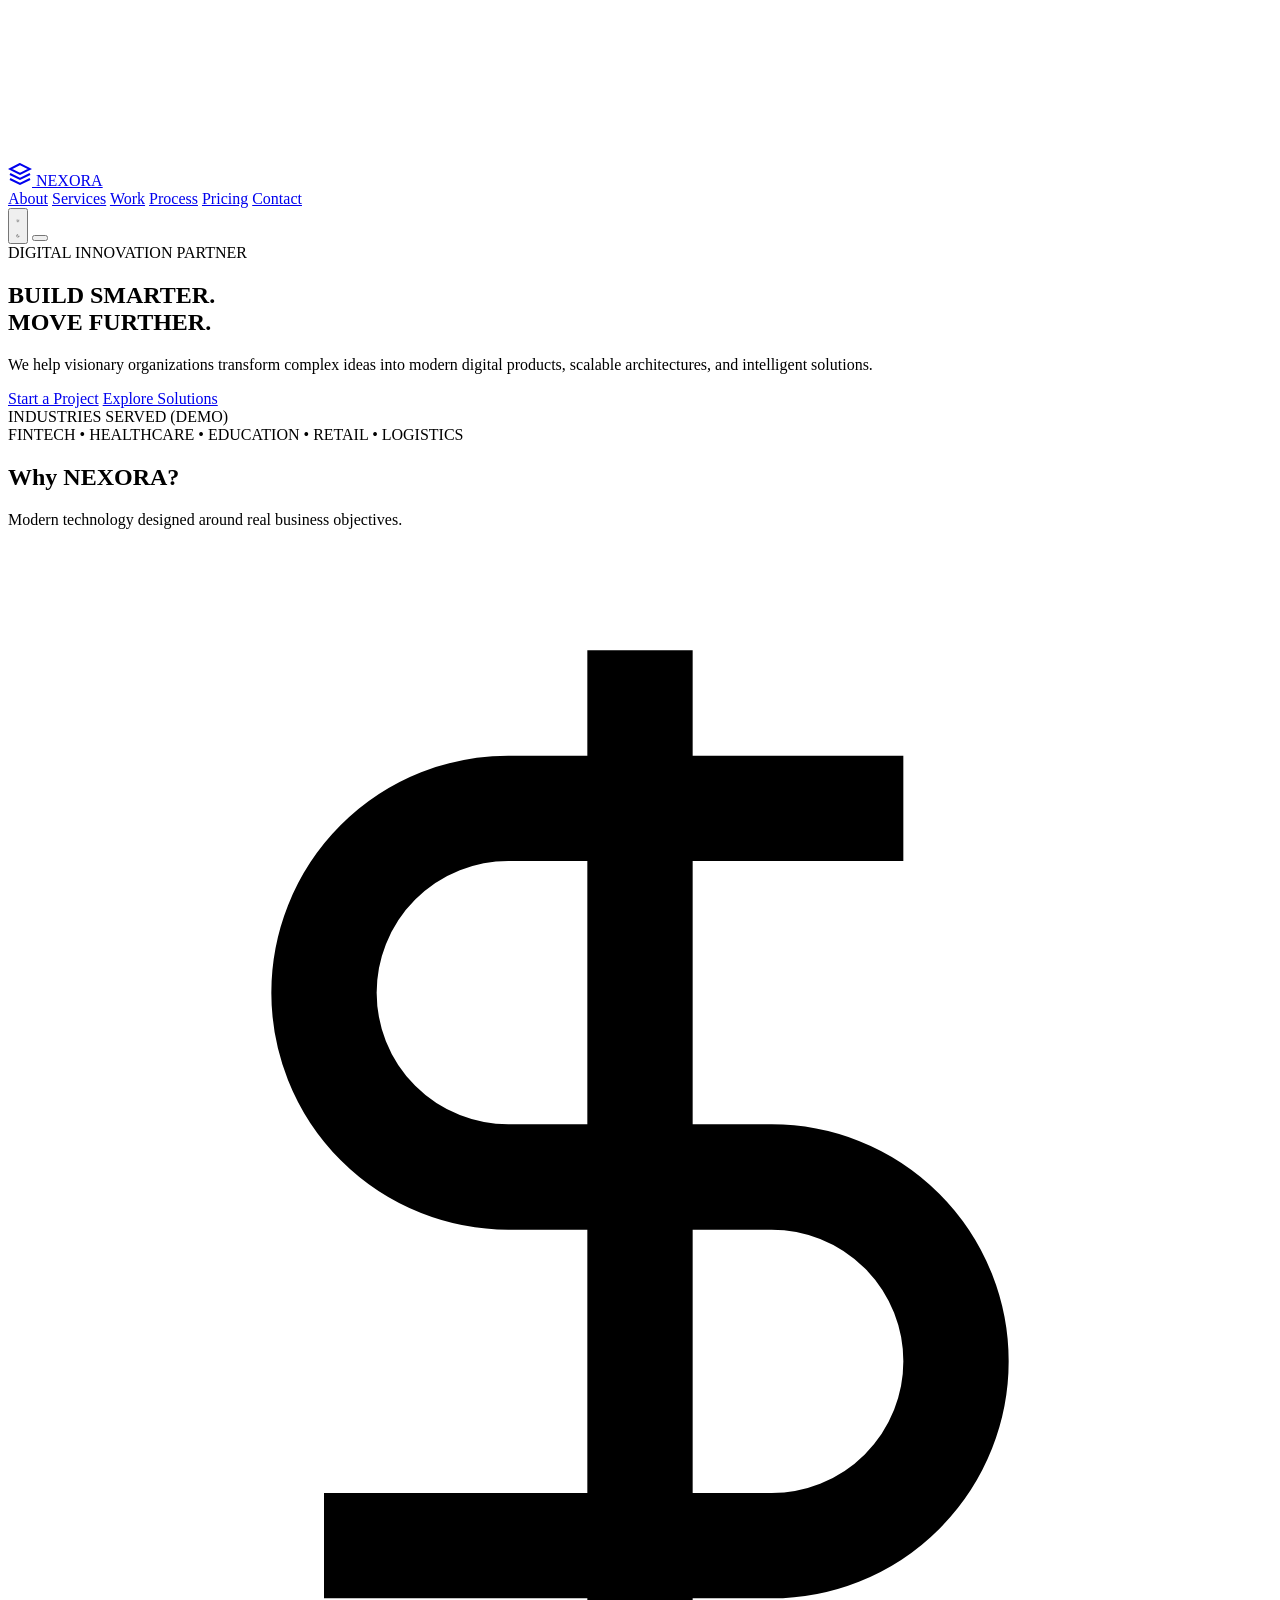
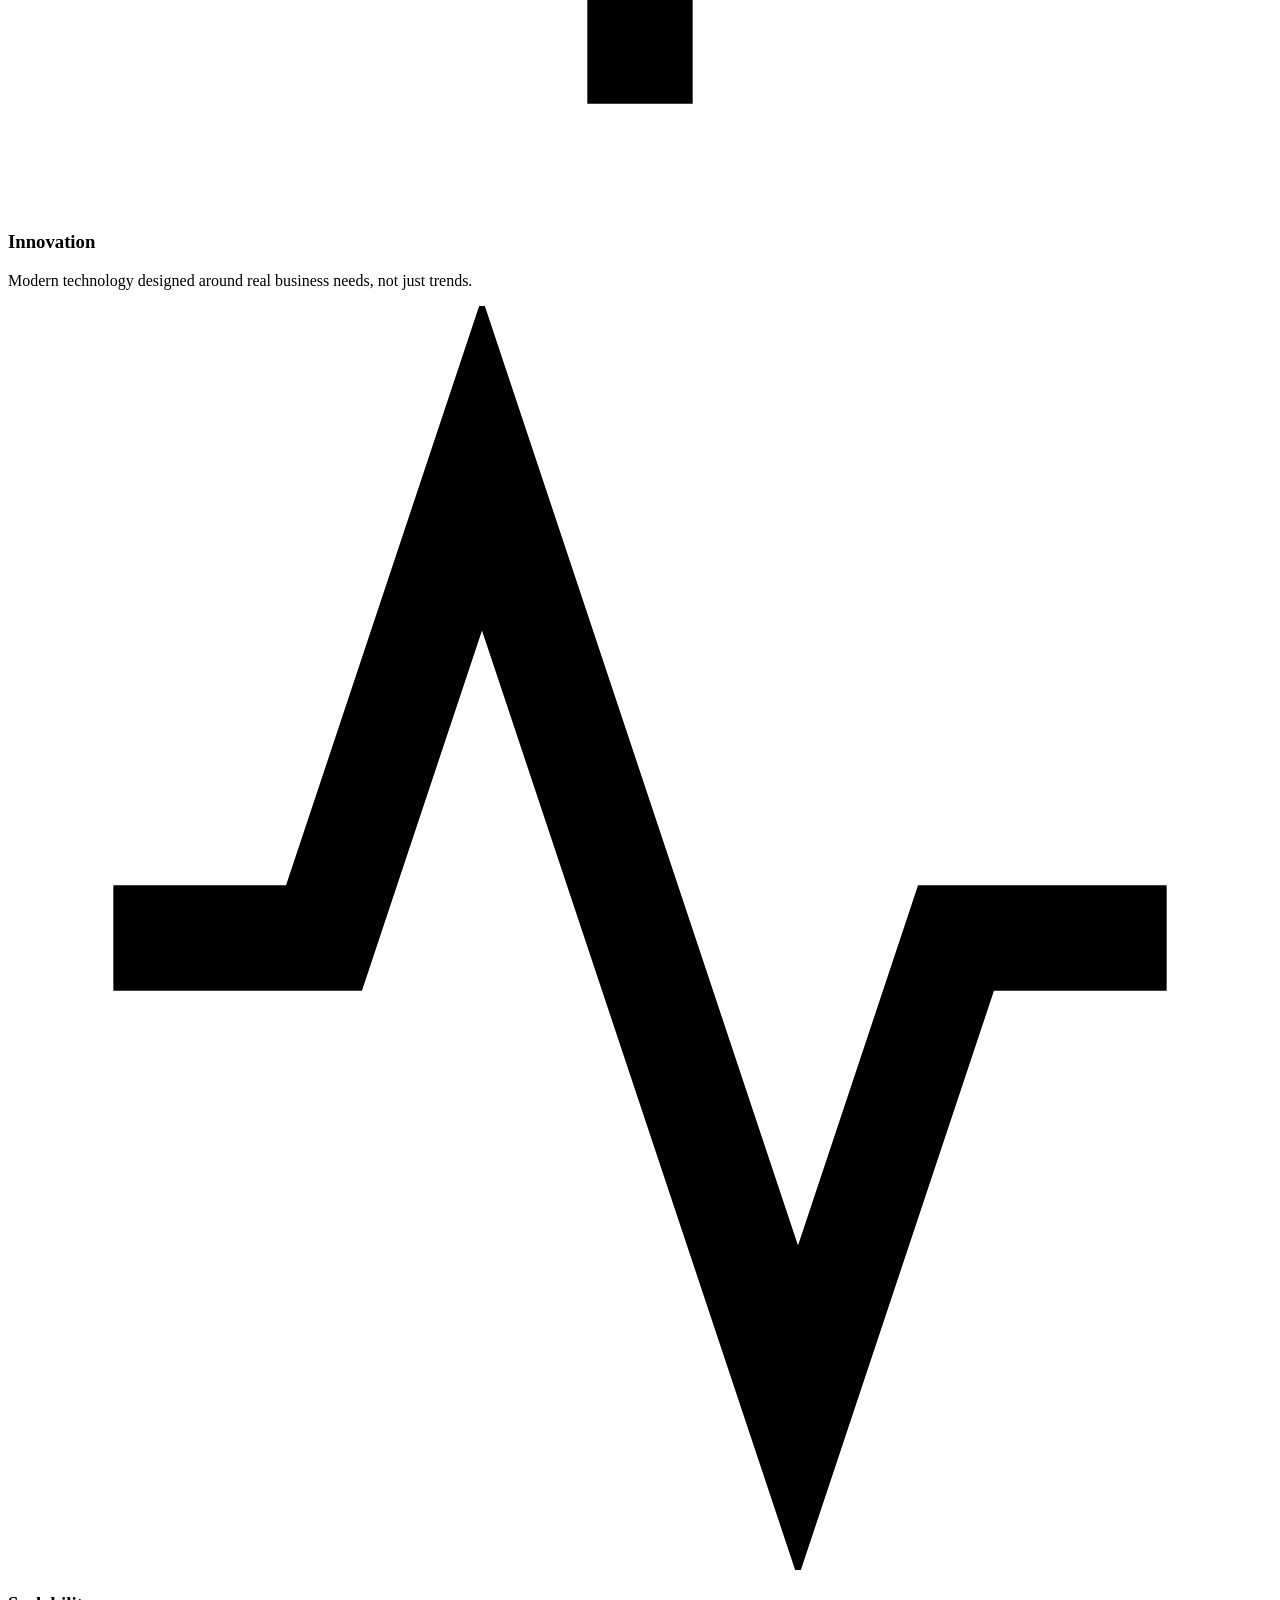
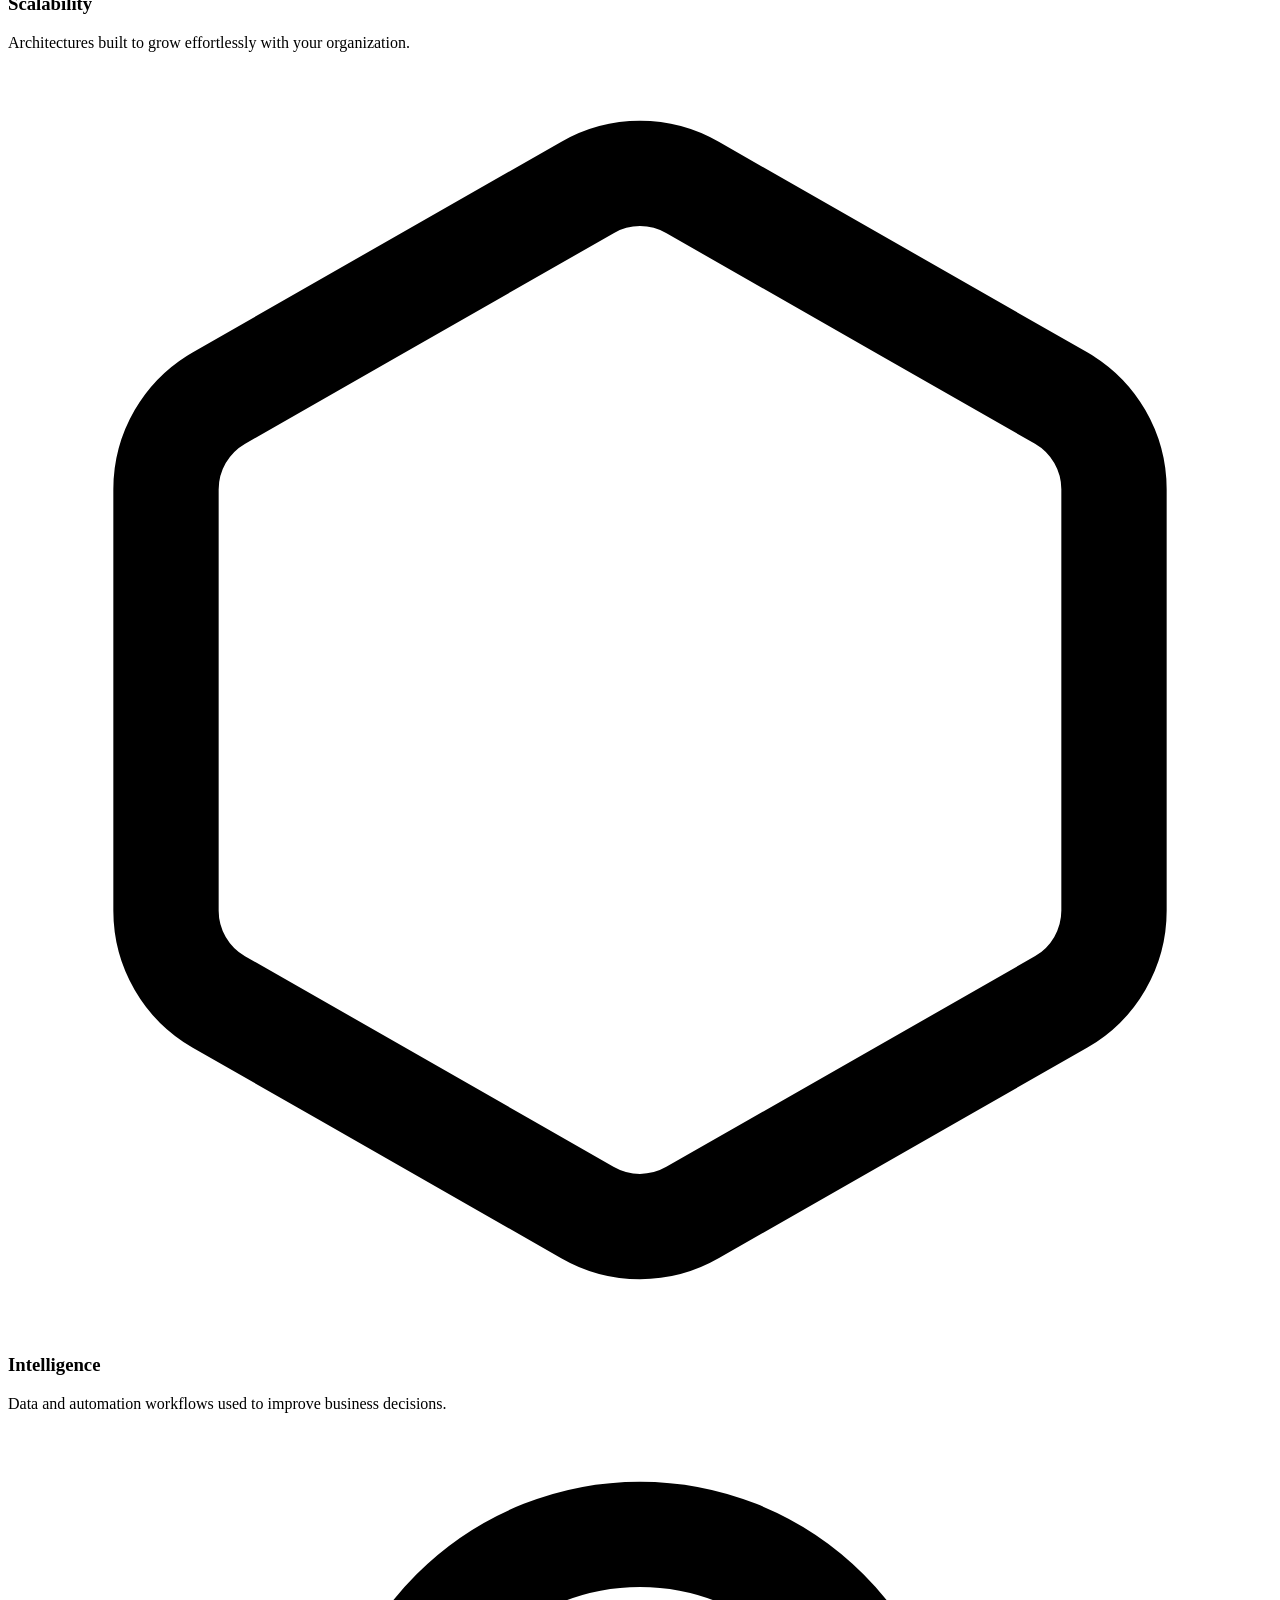
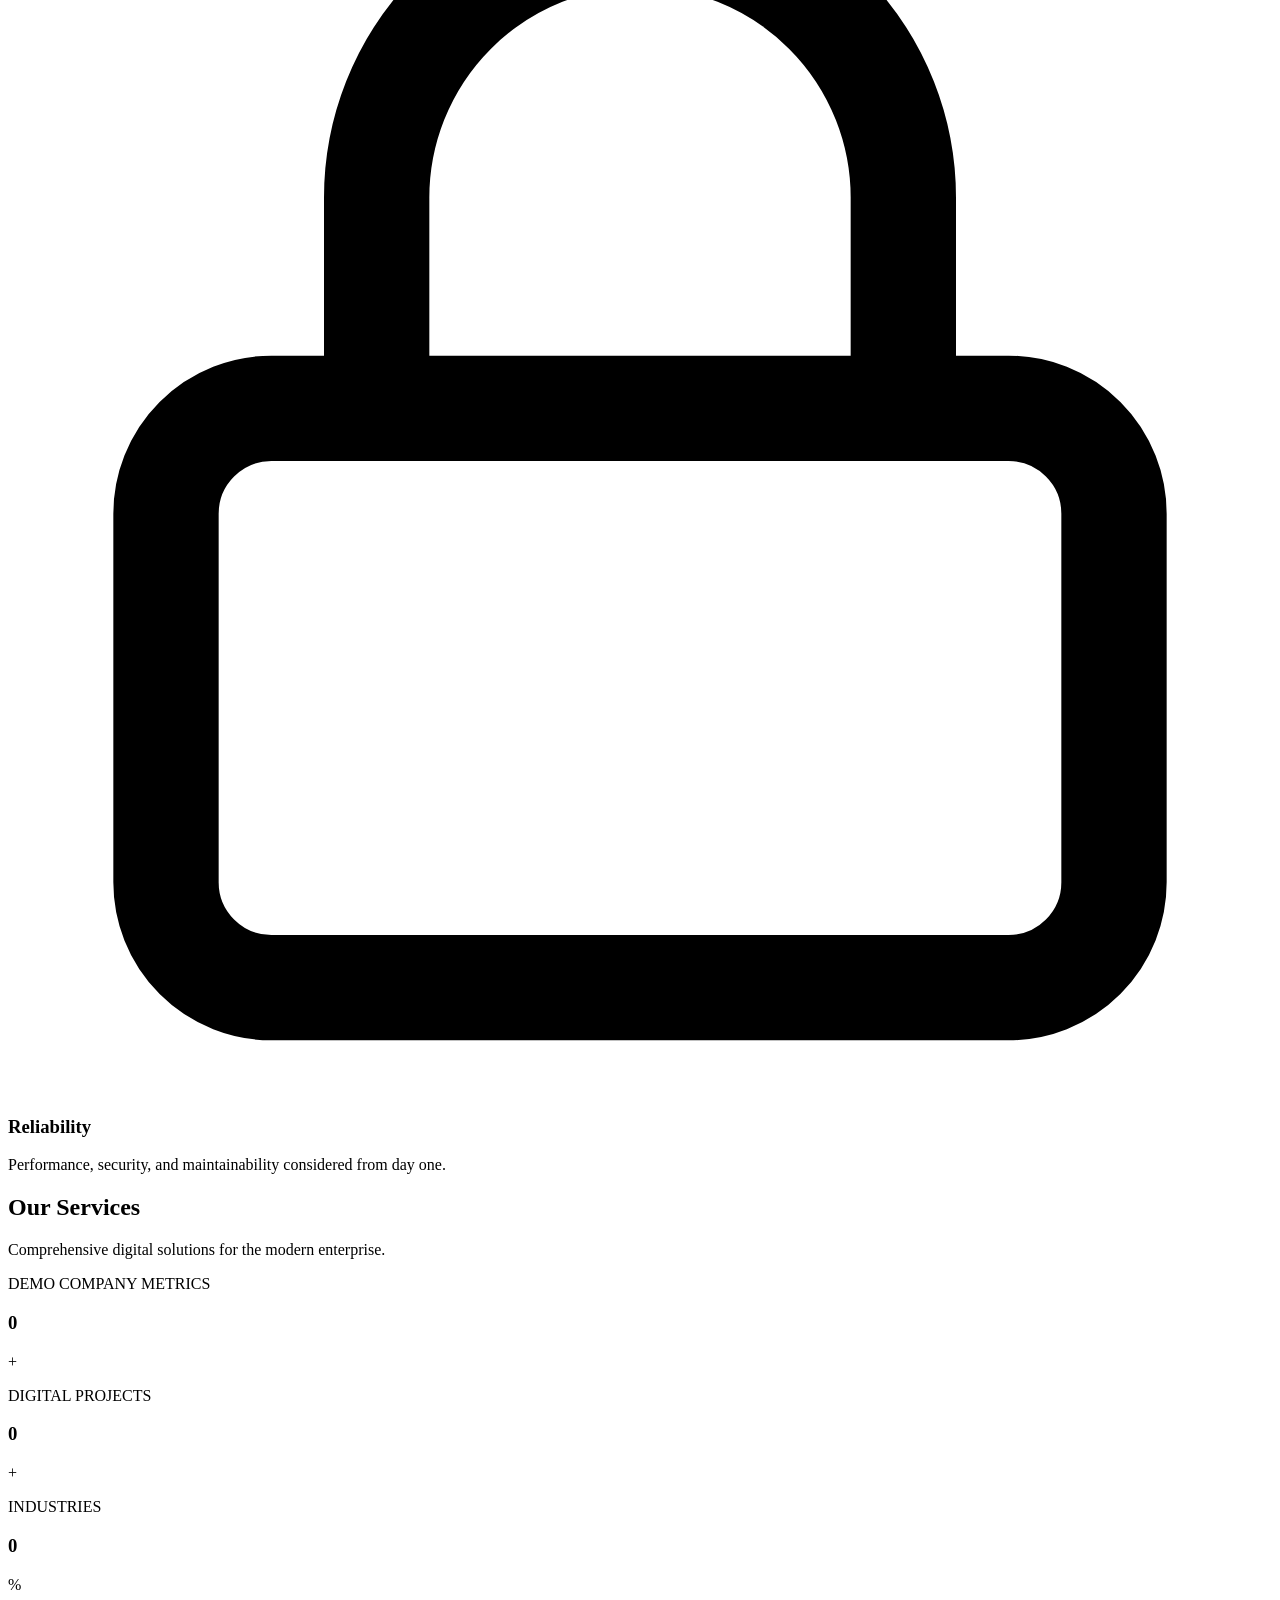
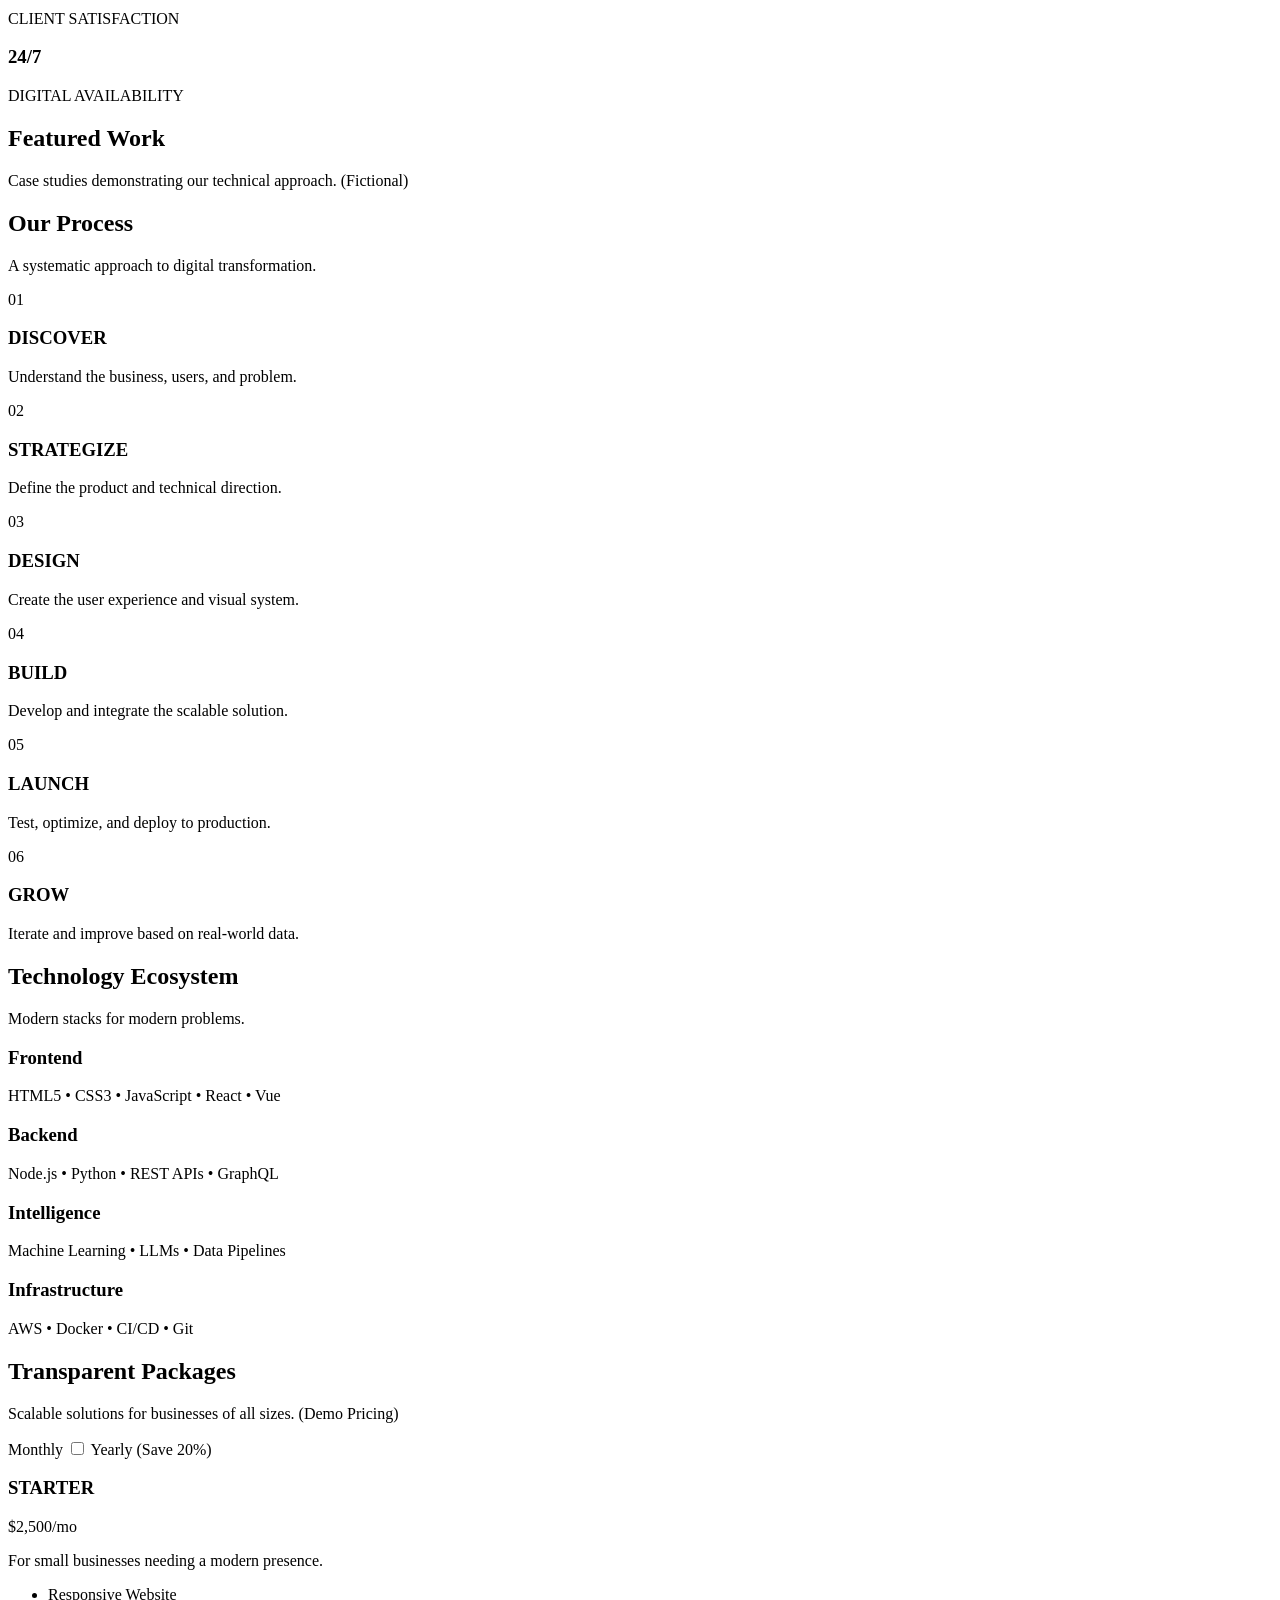
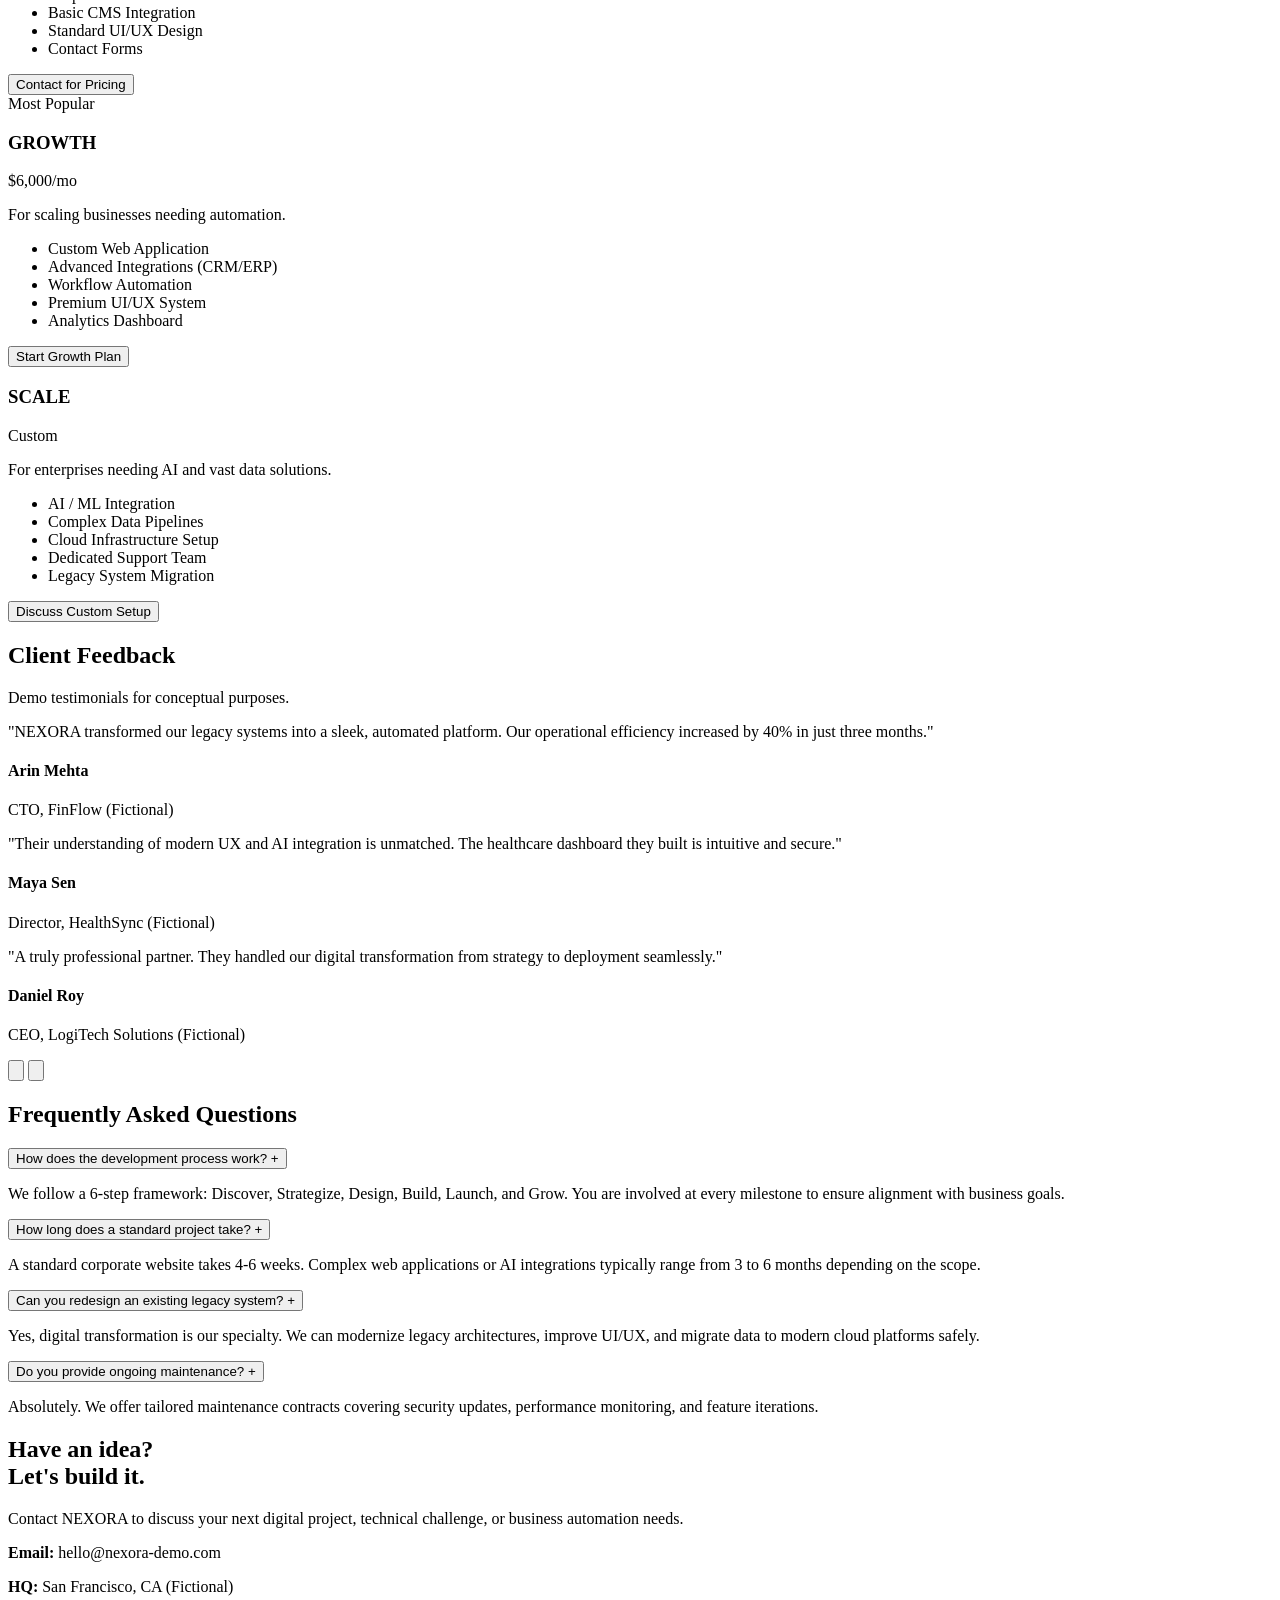
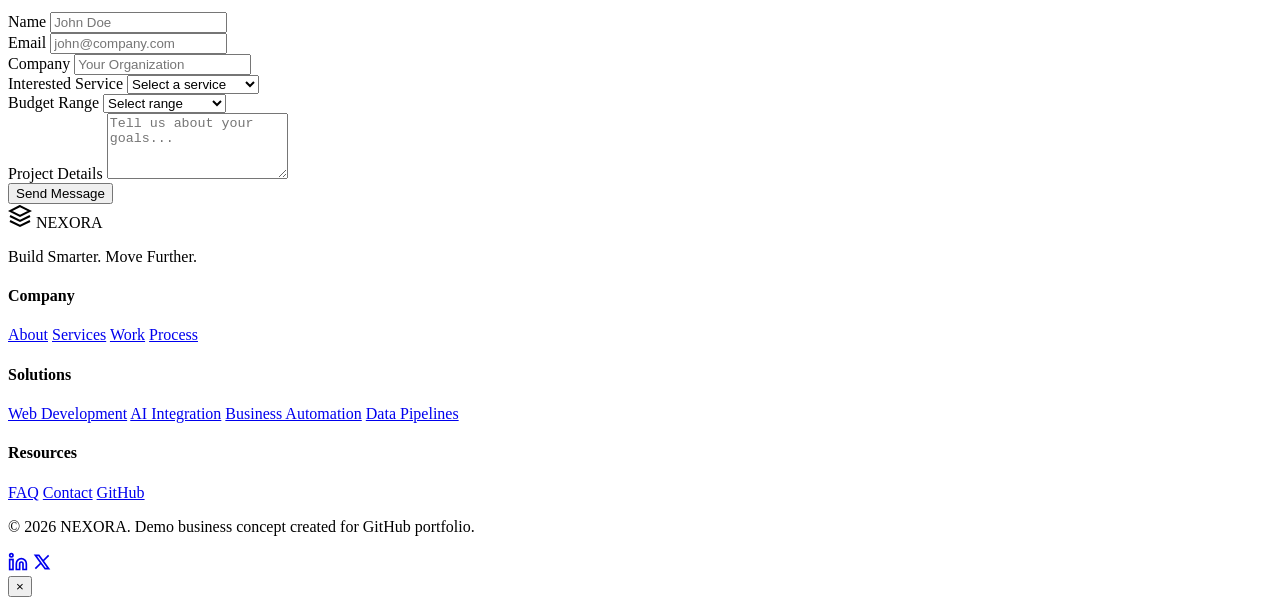
==== index.html @ 133cf2df "Create index.html" ====
<!DOCTYPE html>
<html lang="en" data-theme="dark">
<head>
    <meta charset="UTF-8">
    <meta name="viewport" content="width=device-width, initial-scale=1.0">
    <title>NEXORA — Digital Technology & Business Solutions</title>
    <meta name="description" content="NEXORA is a fictional digital technology company providing modern web development, AI solutions, and business automation. (Portfolio Project)">
    
    <!-- Open Graph Metadata -->
    <meta property="og:title" content="NEXORA — Digital Technology & Business Solutions">
    <meta property="og:description" content="Modern web development, AI solutions, and business automation.">
    <meta property="og:type" content="website">

    <!-- Fonts -->
    <link rel="preconnect" href="https://fonts.googleapis.com">
    <link rel="preconnect" href="https://fonts.gstatic.com" crossorigin>
    <link href="https://fonts.googleapis.com/css2?family=Inter:wght@300;400;500;600&family=Plus+Jakarta+Sans:wght@500;600;700;800&display=swap" rel="stylesheet">

    <!-- CSS -->
    <link rel="stylesheet" href="css/style.css">
    <link rel="stylesheet" href="css/animations.css">
    <link rel="stylesheet" href="css/responsive.css">
</head>
<body>

    <!-- Background Canvas -->
    <canvas id="network-canvas" aria-hidden="true"></canvas>

    <!-- Navigation -->
    <header class="navbar" id="navbar">
        <div class="nav-container container">
            <a href="#" class="brand-logo" aria-label="NEXORA Home">
                <svg width="24" height="24" viewBox="0 0 24 24" fill="none" stroke="currentColor" stroke-width="2"><path d="M12 2L2 7l10 5 10-5-10-5zM2 17l10 5 10-5M2 12l10 5 10-5"/></svg>
                <span>NEXORA</span>
            </a>

            <nav class="nav-menu" id="nav-menu">
                <a href="#about" class="nav-link">About</a>
                <a href="#services" class="nav-link">Services</a>
                <a href="#work" class="nav-link">Work</a>
                <a href="#process" class="nav-link">Process</a>
                <a href="#pricing" class="nav-link">Pricing</a>
                <a href="#contact" class="nav-link">Contact</a>
            </nav>

            <div class="nav-actions">
                <button id="theme-toggle" class="icon-btn" aria-label="Toggle Theme">
                    <svg class="sun-icon" viewBox="0 0 24 24" fill="none" stroke="currentColor" stroke-width="2"><circle cx="12" cy="12" r="5"/><path d="M12 1v2M12 21v2M4.22 4.22l1.42 1.42M18.36 18.36l1.42 1.42M1 12h2M21 12h2M4.22 19.78l1.42-1.42M18.36 5.64l1.42-1.42"/></svg>
                    <svg class="moon-icon" viewBox="0 0 24 24" fill="none" stroke="currentColor" stroke-width="2"><path d="M21 12.79A9 9 0 1 1 11.21 3 7 7 0 0 0 21 12.79z"/></svg>
                </button>
                <button id="mobile-toggle" class="mobile-toggle" aria-label="Open Menu">
                    <span></span><span></span><span></span>
                </button>
            </div>
        </div>
    </header>

    <main>
        <!-- Hero Section -->
        <section class="hero" id="hero">
            <div class="container hero-content">
                <div class="status-badge fade-in-up">
                    <span class="status-dot"></span>
                    <span>DIGITAL INNOVATION PARTNER</span>
                </div>
                <h1 class="hero-title fade-in-up delay-1">BUILD SMARTER.<br><span class="gradient-text">MOVE FURTHER.</span></h1>
                <p class="hero-subtitle fade-in-up delay-2">We help visionary organizations transform complex ideas into modern digital products, scalable architectures, and intelligent solutions.</p>
                <div class="hero-actions fade-in-up delay-3">
                    <a href="#contact" class="btn btn-primary">Start a Project</a>
                    <a href="#services" class="btn btn-secondary">Explore Solutions</a>
                </div>
            </div>
        </section>

        <!-- Trust Bar -->
        <div class="trust-bar fade-in-up delay-4">
            <div class="container trust-container">
                <span class="trust-label">INDUSTRIES SERVED (DEMO)</span>
                <div class="trust-logos">
                    <span>FINTECH</span>
                    <span class="divider">•</span>
                    <span>HEALTHCARE</span>
                    <span class="divider">•</span>
                    <span>EDUCATION</span>
                    <span class="divider">•</span>
                    <span>RETAIL</span>
                    <span class="divider">•</span>
                    <span>LOGISTICS</span>
                </div>
            </div>
        </div>

        <!-- About Section -->
        <section class="section" id="about">
            <div class="container">
                <div class="section-header reveal">
                    <h2>Why NEXORA?</h2>
                    <p>Modern technology designed around real business objectives.</p>
                </div>
                <div class="value-grid">
                    <div class="value-card glass-panel reveal">
                        <div class="icon-wrapper"><svg viewBox="0 0 24 24" fill="none" stroke="currentColor" stroke-width="2"><path d="M12 2v20M17 5H9.5a3.5 3.5 0 0 0 0 7h5a3.5 3.5 0 0 1 0 7H6"/></svg></div>
                        <h3>Innovation</h3>
                        <p>Modern technology designed around real business needs, not just trends.</p>
                    </div>
                    <div class="value-card glass-panel reveal delay-1">
                        <div class="icon-wrapper"><svg viewBox="0 0 24 24" fill="none" stroke="currentColor" stroke-width="2"><polyline points="22 12 18 12 15 21 9 3 6 12 2 12"/></svg></div>
                        <h3>Scalability</h3>
                        <p>Architectures built to grow effortlessly with your organization.</p>
                    </div>
                    <div class="value-card glass-panel reveal delay-2">
                        <div class="icon-wrapper"><svg viewBox="0 0 24 24" fill="none" stroke="currentColor" stroke-width="2"><path d="M21 16V8a2 2 0 0 0-1-1.73l-7-4a2 2 0 0 0-2 0l-7 4A2 2 0 0 0 3 8v8a2 2 0 0 0 1 1.73l7 4a2 2 0 0 0 2 0l7-4A2 2 0 0 0 21 16z"/></svg></div>
                        <h3>Intelligence</h3>
                        <p>Data and automation workflows used to improve business decisions.</p>
                    </div>
                    <div class="value-card glass-panel reveal delay-3">
                        <div class="icon-wrapper"><svg viewBox="0 0 24 24" fill="none" stroke="currentColor" stroke-width="2"><rect x="3" y="11" width="18" height="11" rx="2" ry="2"/><path d="M7 11V7a5 5 0 0 1 10 0v4"/></svg></div>
                        <h3>Reliability</h3>
                        <p>Performance, security, and maintainability considered from day one.</p>
                    </div>
                </div>
            </div>
        </section>

        <!-- Services Section -->
        <section class="section bg-alt" id="services">
            <div class="container">
                <div class="section-header reveal">
                    <h2>Our Services</h2>
                    <p>Comprehensive digital solutions for the modern enterprise.</p>
                </div>
                <div class="services-grid" id="services-grid">
                    <!-- Populated by JS -->
                </div>
            </div>
        </section>

        <!-- Statistics Section -->
        <section class="section section-stats" id="stats">
            <div class="container">
                <p class="demo-label reveal">DEMO COMPANY METRICS</p>
                <div class="stats-grid">
                    <div class="stat-item reveal">
                        <h3 class="counter" data-target="50">0</h3><span class="plus">+</span>
                        <p>DIGITAL PROJECTS</p>
                    </div>
                    <div class="stat-item reveal delay-1">
                        <h3 class="counter" data-target="12">0</h3><span class="plus">+</span>
                        <p>INDUSTRIES</p>
                    </div>
                    <div class="stat-item reveal delay-2">
                        <h3 class="counter" data-target="98">0</h3><span class="plus">%</span>
                        <p>CLIENT SATISFACTION</p>
                    </div>
                    <div class="stat-item reveal delay-3">
                        <h3>24/7</h3>
                        <p>DIGITAL AVAILABILITY</p>
                    </div>
                </div>
            </div>
        </section>

        <!-- Featured Work Section -->
        <section class="section" id="work">
            <div class="container">
                <div class="section-header reveal">
                    <h2>Featured Work</h2>
                    <p>Case studies demonstrating our technical approach. (Fictional)</p>
                </div>
                <div class="projects-grid" id="projects-grid">
                    <!-- Populated by JS -->
                </div>
            </div>
        </section>

        <!-- Process Section -->
        <section class="section bg-alt" id="process">
            <div class="container">
                <div class="section-header reveal">
                    <h2>Our Process</h2>
                    <p>A systematic approach to digital transformation.</p>
                </div>
                <div class="process-timeline">
                    <div class="process-step reveal">
                        <div class="step-number">01</div>
                        <h3>DISCOVER</h3>
                        <p>Understand the business, users, and problem.</p>
                    </div>
                    <div class="process-step reveal delay-1">
                        <div class="step-number">02</div>
                        <h3>STRATEGIZE</h3>
                        <p>Define the product and technical direction.</p>
                    </div>
                    <div class="process-step reveal delay-2">
                        <div class="step-number">03</div>
                        <h3>DESIGN</h3>
                        <p>Create the user experience and visual system.</p>
                    </div>
                    <div class="process-step reveal delay-3">
                        <div class="step-number">04</div>
                        <h3>BUILD</h3>
                        <p>Develop and integrate the scalable solution.</p>
                    </div>
                    <div class="process-step reveal delay-4">
                        <div class="step-number">05</div>
                        <h3>LAUNCH</h3>
                        <p>Test, optimize, and deploy to production.</p>
                    </div>
                    <div class="process-step reveal delay-5">
                        <div class="step-number">06</div>
                        <h3>GROW</h3>
                        <p>Iterate and improve based on real-world data.</p>
                    </div>
                </div>
            </div>
        </section>

        <!-- Technology Ecosystem -->
        <section class="section" id="tech">
            <div class="container">
                <div class="section-header reveal">
                    <h2>Technology Ecosystem</h2>
                    <p>Modern stacks for modern problems.</p>
                </div>
                <div class="tech-grid">
                    <div class="tech-card glass-panel reveal">
                        <h3>Frontend</h3>
                        <p>HTML5 • CSS3 • JavaScript • React • Vue</p>
                    </div>
                    <div class="tech-card glass-panel reveal delay-1">
                        <h3>Backend</h3>
                        <p>Node.js • Python • REST APIs • GraphQL</p>
                    </div>
                    <div class="tech-card glass-panel reveal delay-2">
                        <h3>Intelligence</h3>
                        <p>Machine Learning • LLMs • Data Pipelines</p>
                    </div>
                    <div class="tech-card glass-panel reveal delay-3">
                        <h3>Infrastructure</h3>
                        <p>AWS • Docker • CI/CD • Git</p>
                    </div>
                </div>
            </div>
        </section>

        <!-- Pricing Section -->
        <section class="section bg-alt" id="pricing">
            <div class="container">
                <div class="section-header reveal">
                    <h2>Transparent Packages</h2>
                    <p>Scalable solutions for businesses of all sizes. (Demo Pricing)</p>
                </div>
                
                <div class="pricing-toggle reveal">
                    <span id="monthly-label" class="active">Monthly</span>
                    <label class="switch">
                        <input type="checkbox" id="billing-toggle">
                        <span class="slider"></span>
                    </label>
                    <span id="yearly-label">Yearly (Save 20%)</span>
                </div>

                <div class="pricing-grid">
                    <!-- Starter -->
                    <div class="pricing-card glass-panel reveal">
                        <h3>STARTER</h3>
                        <p class="price" data-monthly="$2,500" data-yearly="$2,000"><span>$2,500</span>/mo</p>
                        <p class="desc">For small businesses needing a modern presence.</p>
                        <ul class="features-list">
                            <li>Responsive Website</li>
                            <li>Basic CMS Integration</li>
                            <li>Standard UI/UX Design</li>
                            <li>Contact Forms</li>
                        </ul>
                        <button class="btn btn-secondary full-width">Contact for Pricing</button>
                    </div>
                    <!-- Growth -->
                    <div class="pricing-card glass-panel featured reveal delay-1">
                        <div class="badge">Most Popular</div>
                        <h3>GROWTH</h3>
                        <p class="price" data-monthly="$6,000" data-yearly="$4,800"><span>$6,000</span>/mo</p>
                        <p class="desc">For scaling businesses needing automation.</p>
                        <ul class="features-list">
                            <li>Custom Web Application</li>
                            <li>Advanced Integrations (CRM/ERP)</li>
                            <li>Workflow Automation</li>
                            <li>Premium UI/UX System</li>
                            <li>Analytics Dashboard</li>
                        </ul>
                        <button class="btn btn-primary full-width">Start Growth Plan</button>
                    </div>
                    <!-- Scale -->
                    <div class="pricing-card glass-panel reveal delay-2">
                        <h3>SCALE</h3>
                        <p class="price" data-monthly="Custom" data-yearly="Custom"><span>Custom</span></p>
                        <p class="desc">For enterprises needing AI and vast data solutions.</p>
                        <ul class="features-list">
                            <li>AI / ML Integration</li>
                            <li>Complex Data Pipelines</li>
                            <li>Cloud Infrastructure Setup</li>
                            <li>Dedicated Support Team</li>
                            <li>Legacy System Migration</li>
                        </ul>
                        <button class="btn btn-secondary full-width">Discuss Custom Setup</button>
                    </div>
                </div>
            </div>
        </section>

        <!-- Testimonials -->
        <section class="section" id="testimonials">
            <div class="container">
                <div class="section-header reveal">
                    <h2>Client Feedback</h2>
                    <p>Demo testimonials for conceptual purposes.</p>
                </div>
                <div class="testimonial-carousel glass-panel reveal">
                    <div class="testimonial active">
                        <p class="quote">"NEXORA transformed our legacy systems into a sleek, automated platform. Our operational efficiency increased by 40% in just three months."</p>
                        <div class="author">
                            <h4>Arin Mehta</h4>
                            <p>CTO, FinFlow (Fictional)</p>
                        </div>
                    </div>
                    <div class="testimonial">
                        <p class="quote">"Their understanding of modern UX and AI integration is unmatched. The healthcare dashboard they built is intuitive and secure."</p>
                        <div class="author">
                            <h4>Maya Sen</h4>
                            <p>Director, HealthSync (Fictional)</p>
                        </div>
                    </div>
                    <div class="testimonial">
                        <p class="quote">"A truly professional partner. They handled our digital transformation from strategy to deployment seamlessly."</p>
                        <div class="author">
                            <h4>Daniel Roy</h4>
                            <p>CEO, LogiTech Solutions (Fictional)</p>
                        </div>
                    </div>
                    
                    <div class="carousel-controls">
                        <button id="prev-test" aria-label="Previous Testimonial"><svg viewBox="0 0 24 24" fill="none" stroke="currentColor" stroke-width="2"><path d="M15 18l-6-6 6-6"/></svg></button>
                        <button id="next-test" aria-label="Next Testimonial"><svg viewBox="0 0 24 24" fill="none" stroke="currentColor" stroke-width="2"><path d="M9 18l6-6-6-6"/></svg></button>
                    </div>
                </div>
            </div>
        </section>

        <!-- FAQ Section -->
        <section class="section bg-alt" id="faq">
            <div class="container">
                <div class="section-header reveal">
                    <h2>Frequently Asked Questions</h2>
                </div>
                <div class="faq-accordion">
                    <div class="faq-item reveal">
                        <button class="faq-question" aria-expanded="false">How does the development process work? <span class="icon">+</span></button>
                        <div class="faq-answer"><p>We follow a 6-step framework: Discover, Strategize, Design, Build, Launch, and Grow. You are involved at every milestone to ensure alignment with business goals.</p></div>
                    </div>
                    <div class="faq-item reveal delay-1">
                        <button class="faq-question" aria-expanded="false">How long does a standard project take? <span class="icon">+</span></button>
                        <div class="faq-answer"><p>A standard corporate website takes 4-6 weeks. Complex web applications or AI integrations typically range from 3 to 6 months depending on the scope.</p></div>
                    </div>
                    <div class="faq-item reveal delay-2">
                        <button class="faq-question" aria-expanded="false">Can you redesign an existing legacy system? <span class="icon">+</span></button>
                        <div class="faq-answer"><p>Yes, digital transformation is our specialty. We can modernize legacy architectures, improve UI/UX, and migrate data to modern cloud platforms safely.</p></div>
                    </div>
                    <div class="faq-item reveal delay-3">
                        <button class="faq-question" aria-expanded="false">Do you provide ongoing maintenance? <span class="icon">+</span></button>
                        <div class="faq-answer"><p>Absolutely. We offer tailored maintenance contracts covering security updates, performance monitoring, and feature iterations.</p></div>
                    </div>
                </div>
            </div>
        </section>

        <!-- CTA & Contact Section -->
        <section class="section" id="contact">
            <div class="container">
                <div class="contact-grid">
                    <div class="contact-info reveal">
                        <h2>Have an idea?<br>Let's build it.</h2>
                        <p>Contact NEXORA to discuss your next digital project, technical challenge, or business automation needs.</p>
                        
                        <div class="contact-methods mt-2">
                            <p><strong>Email:</strong> hello@nexora-demo.com</p>
                            <p><strong>HQ:</strong> San Francisco, CA (Fictional)</p>
                        </div>
                    </div>
                    
                    <div class="contact-form-wrapper glass-panel reveal delay-1">
                        <form id="contact-form" class="form">
                            <div class="form-row">
                                <div class="input-group">
                                    <label for="name">Name</label>
                                    <input type="text" id="name" required placeholder="John Doe">
                                </div>
                                <div class="input-group">
                                    <label for="email">Email</label>
                                    <input type="email" id="email" required placeholder="john@company.com">
                                </div>
                            </div>
                            <div class="input-group">
                                <label for="company">Company</label>
                                <input type="text" id="company" placeholder="Your Organization">
                            </div>
                            <div class="form-row">
                                <div class="input-group">
                                    <label for="service">Interested Service</label>
                                    <select id="service" required>
                                        <option value="" disabled selected>Select a service</option>
                                        <option value="web">Web Development</option>
                                        <option value="uiux">UI/UX Design</option>
                                        <option value="auto">Automation</option>
                                        <option value="ai">AI Solutions</option>
                                        <option value="data">Data Solutions</option>
                                        <option value="other">Other</option>
                                    </select>
                                </div>
                                <div class="input-group">
                                    <label for="budget">Budget Range</label>
                                    <select id="budget" required>
                                        <option value="" disabled selected>Select range</option>
                                        <option value="small">Under $1,000</option>
                                        <option value="medium">$1,000 - $5,000</option>
                                        <option value="large">$5,000 - $10,000</option>
                                        <option value="enterprise">$10,000+</option>
                                    </select>
                                </div>
                            </div>
                            <div class="input-group">
                                <label for="message">Project Details</label>
                                <textarea id="message" rows="4" required placeholder="Tell us about your goals..."></textarea>
                            </div>
                            <button type="submit" class="btn btn-primary full-width">Send Message</button>
                            <div id="form-feedback" class="form-feedback" aria-live="polite"></div>
                        </form>
                    </div>
                </div>
            </div>
        </section>
    </main>

    <!-- Footer -->
    <footer class="footer">
        <div class="container">
            <div class="footer-grid">
                <div class="footer-brand">
                    <div class="brand-logo mb-1">
                        <svg width="24" height="24" viewBox="0 0 24 24" fill="none" stroke="currentColor" stroke-width="2"><path d="M12 2L2 7l10 5 10-5-10-5zM2 17l10 5 10-5M2 12l10 5 10-5"/></svg>
                        <span>NEXORA</span>
                    </div>
                    <p>Build Smarter. Move Further.</p>
                </div>
                <div class="footer-links">
                    <h4>Company</h4>
                    <a href="#about">About</a>
                    <a href="#services">Services</a>
                    <a href="#work">Work</a>
                    <a href="#process">Process</a>
                </div>
                <div class="footer-links">
                    <h4>Solutions</h4>
                    <a href="#">Web Development</a>
                    <a href="#">AI Integration</a>
                    <a href="#">Business Automation</a>
                    <a href="#">Data Pipelines</a>
                </div>
                <div class="footer-links">
                    <h4>Resources</h4>
                    <a href="#faq">FAQ</a>
                    <a href="#contact">Contact</a>
                    <a href="https://github.com" target="_blank" rel="noopener">GitHub</a>
                </div>
            </div>
            <div class="footer-bottom">
                <p>&copy; 2026 NEXORA. Demo business concept created for GitHub portfolio.</p>
                <div class="social-links">
                    <a href="#" aria-label="LinkedIn"><svg width="20" height="20" viewBox="0 0 24 24" fill="none" stroke="currentColor" stroke-width="2"><path d="M16 8a6 6 0 0 1 6 6v7h-4v-7a2 2 0 0 0-2-2 2 2 0 0 0-2 2v7h-4v-7a6 6 0 0 1 6-6z"/><rect x="2" y="9" width="4" height="12"/><circle cx="4" cy="4" r="2"/></svg></a>
                    <a href="#" aria-label="X (Twitter)"><svg width="20" height="20" viewBox="0 0 24 24" fill="none" stroke="currentColor" stroke-width="2"><path d="M4 4l11.733 16h4.267l-11.733 -16z"/><path d="M4 20l6.768 -6.768m2.46 -2.46l6.772 -6.772"/></svg></a>
                </div>
            </div>
        </div>
    </footer>

    <!-- Global Modal Overlay -->
    <div class="modal-overlay" id="global-modal" aria-hidden="true" role="dialog" aria-modal="true">
        <div class="modal-container glass-panel">
            <button class="modal-close" aria-label="Close modal">&times;</button>
            <div class="modal-content" id="modal-content">
                <!-- Content injected via JS -->
            </div>
        </div>
    </div>

    <script src="js/services.js"></script>
    <script src="js/projects.js"></script>
    <script src="js/effects.js"></script>
    <script src="js/main.js"></script>
</body>
</html>
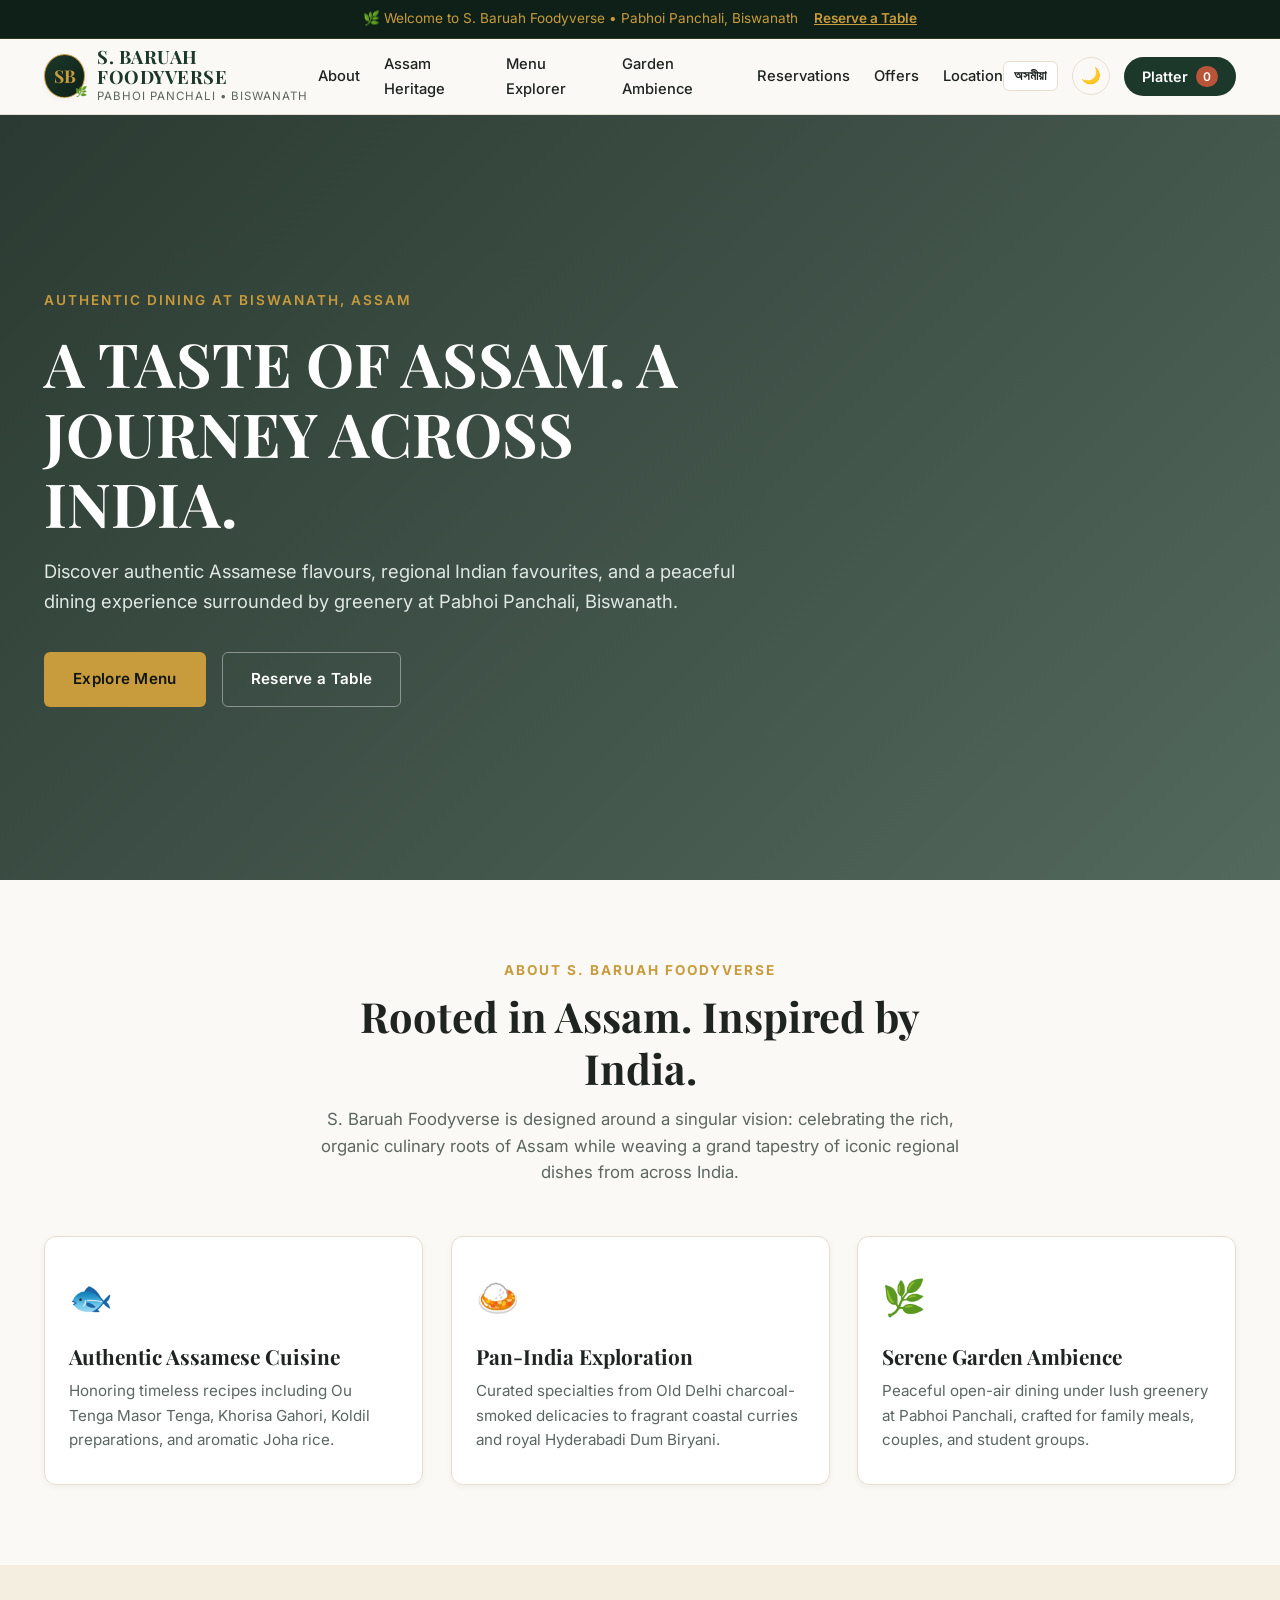
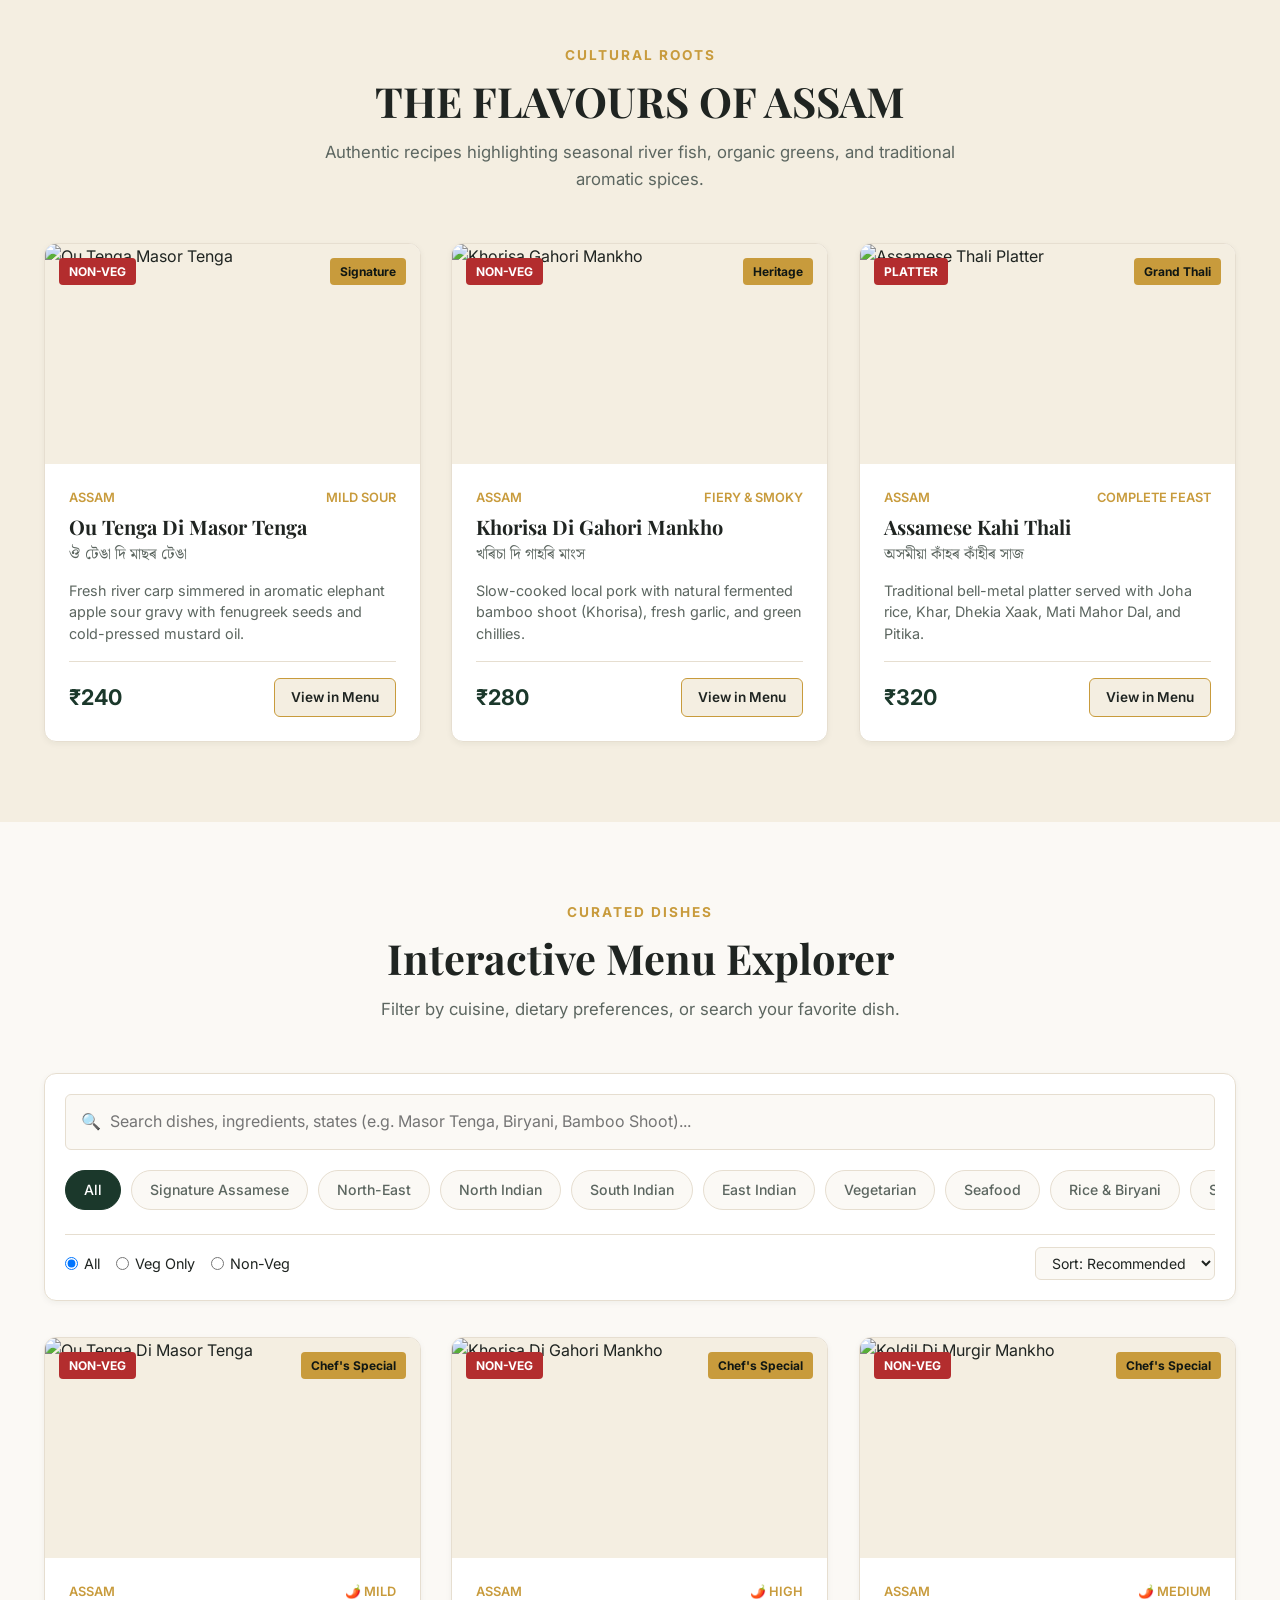
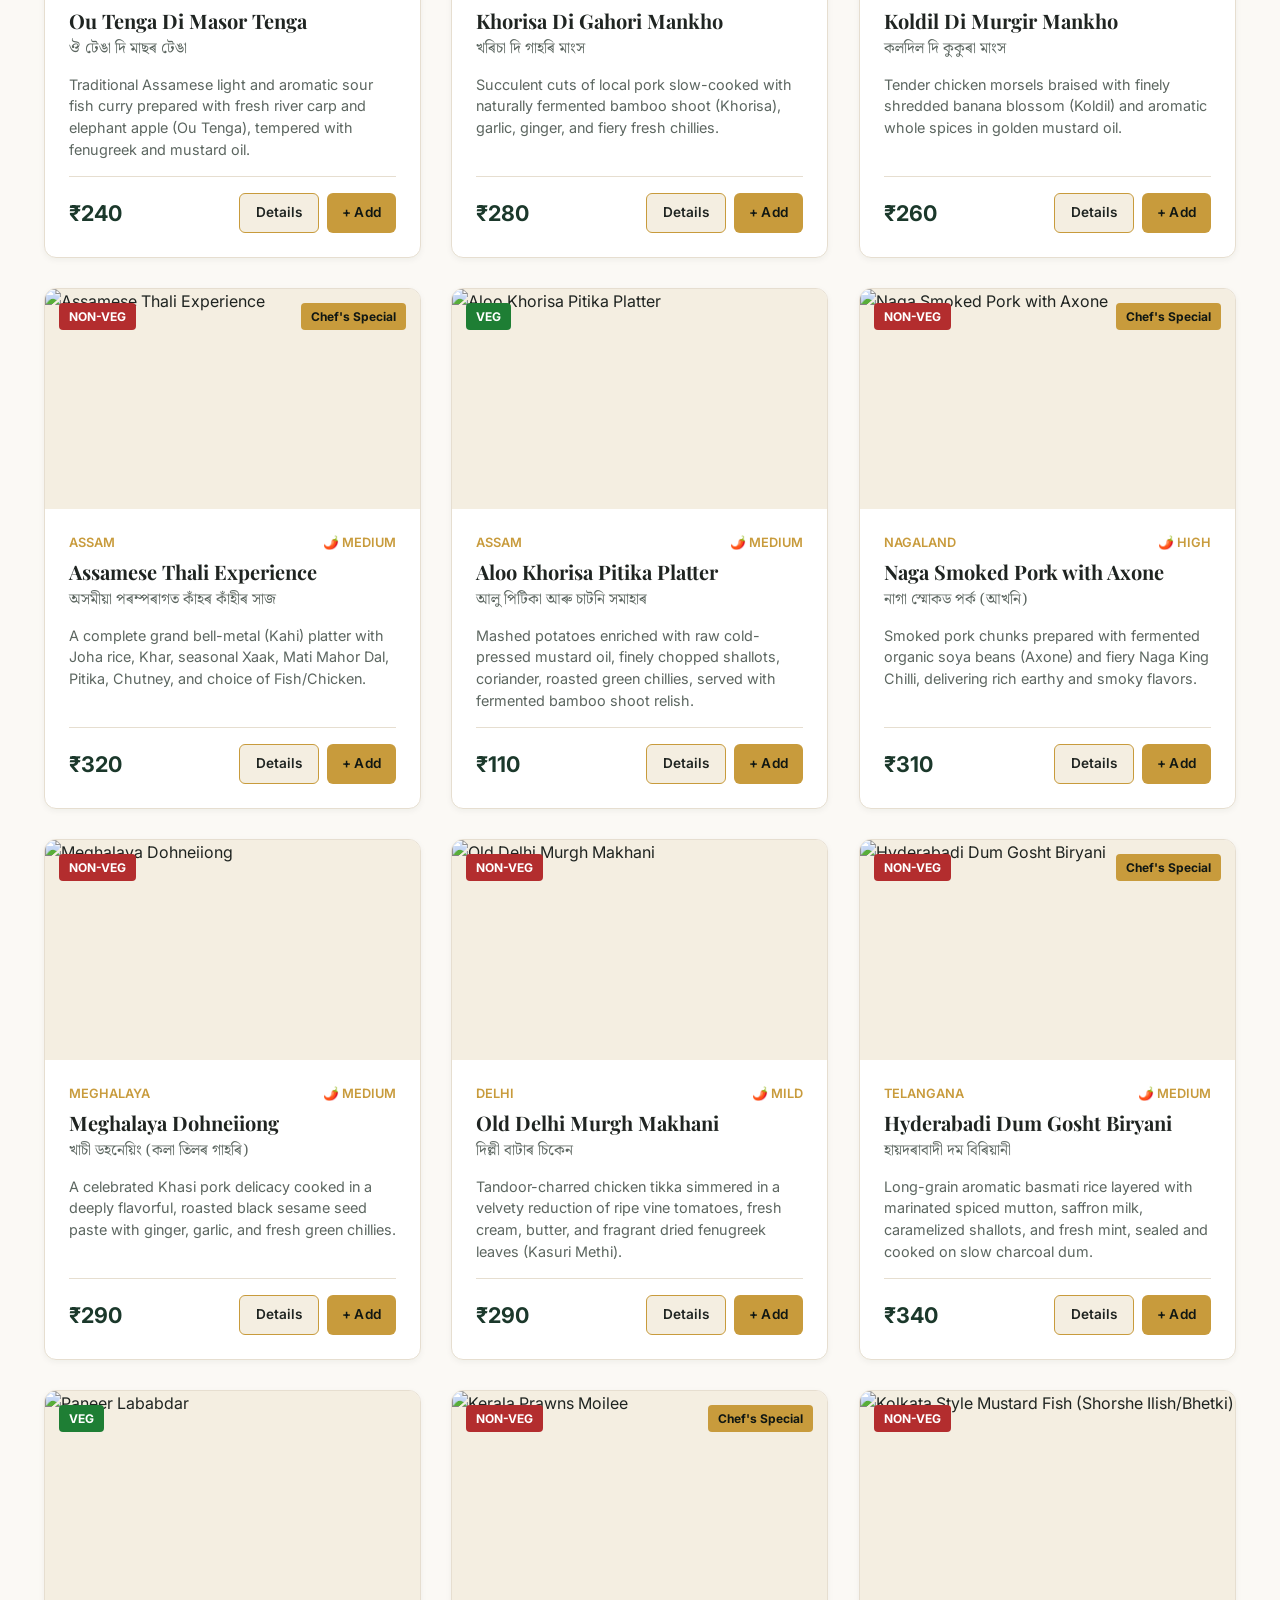
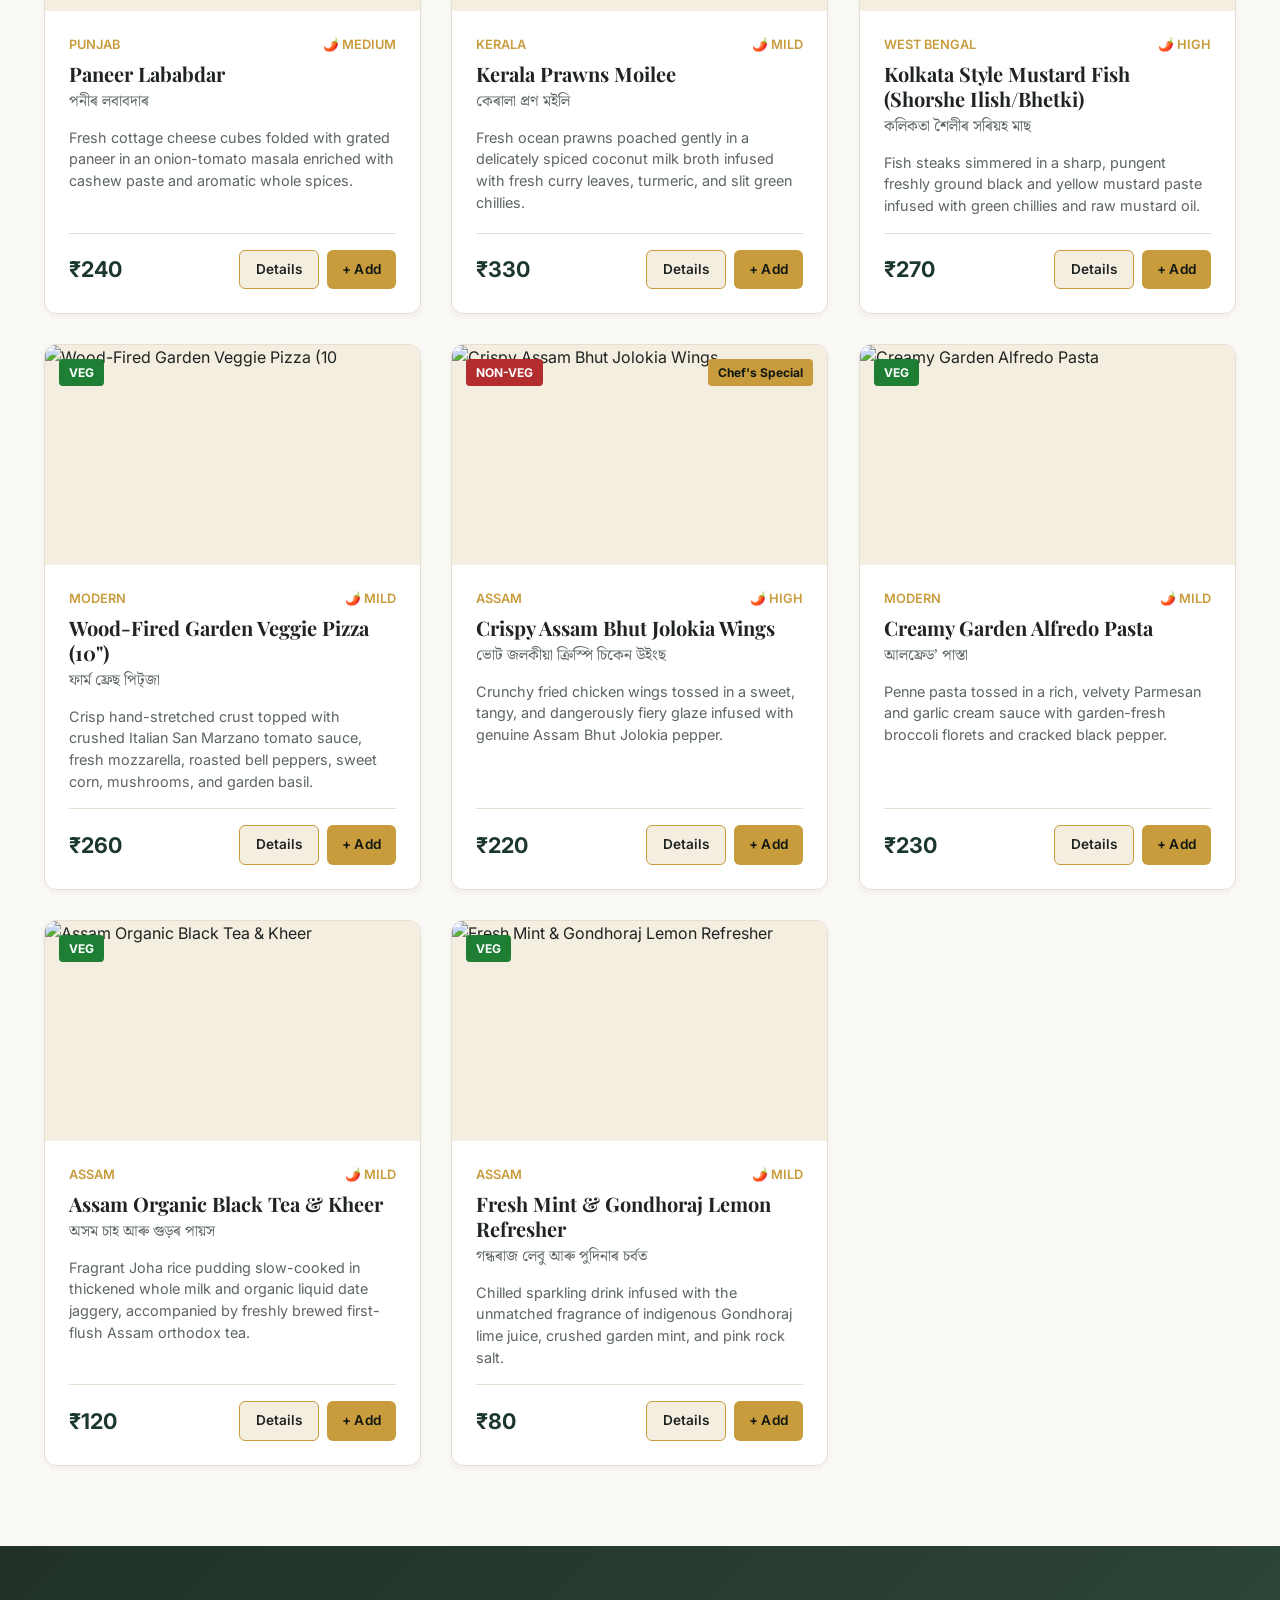
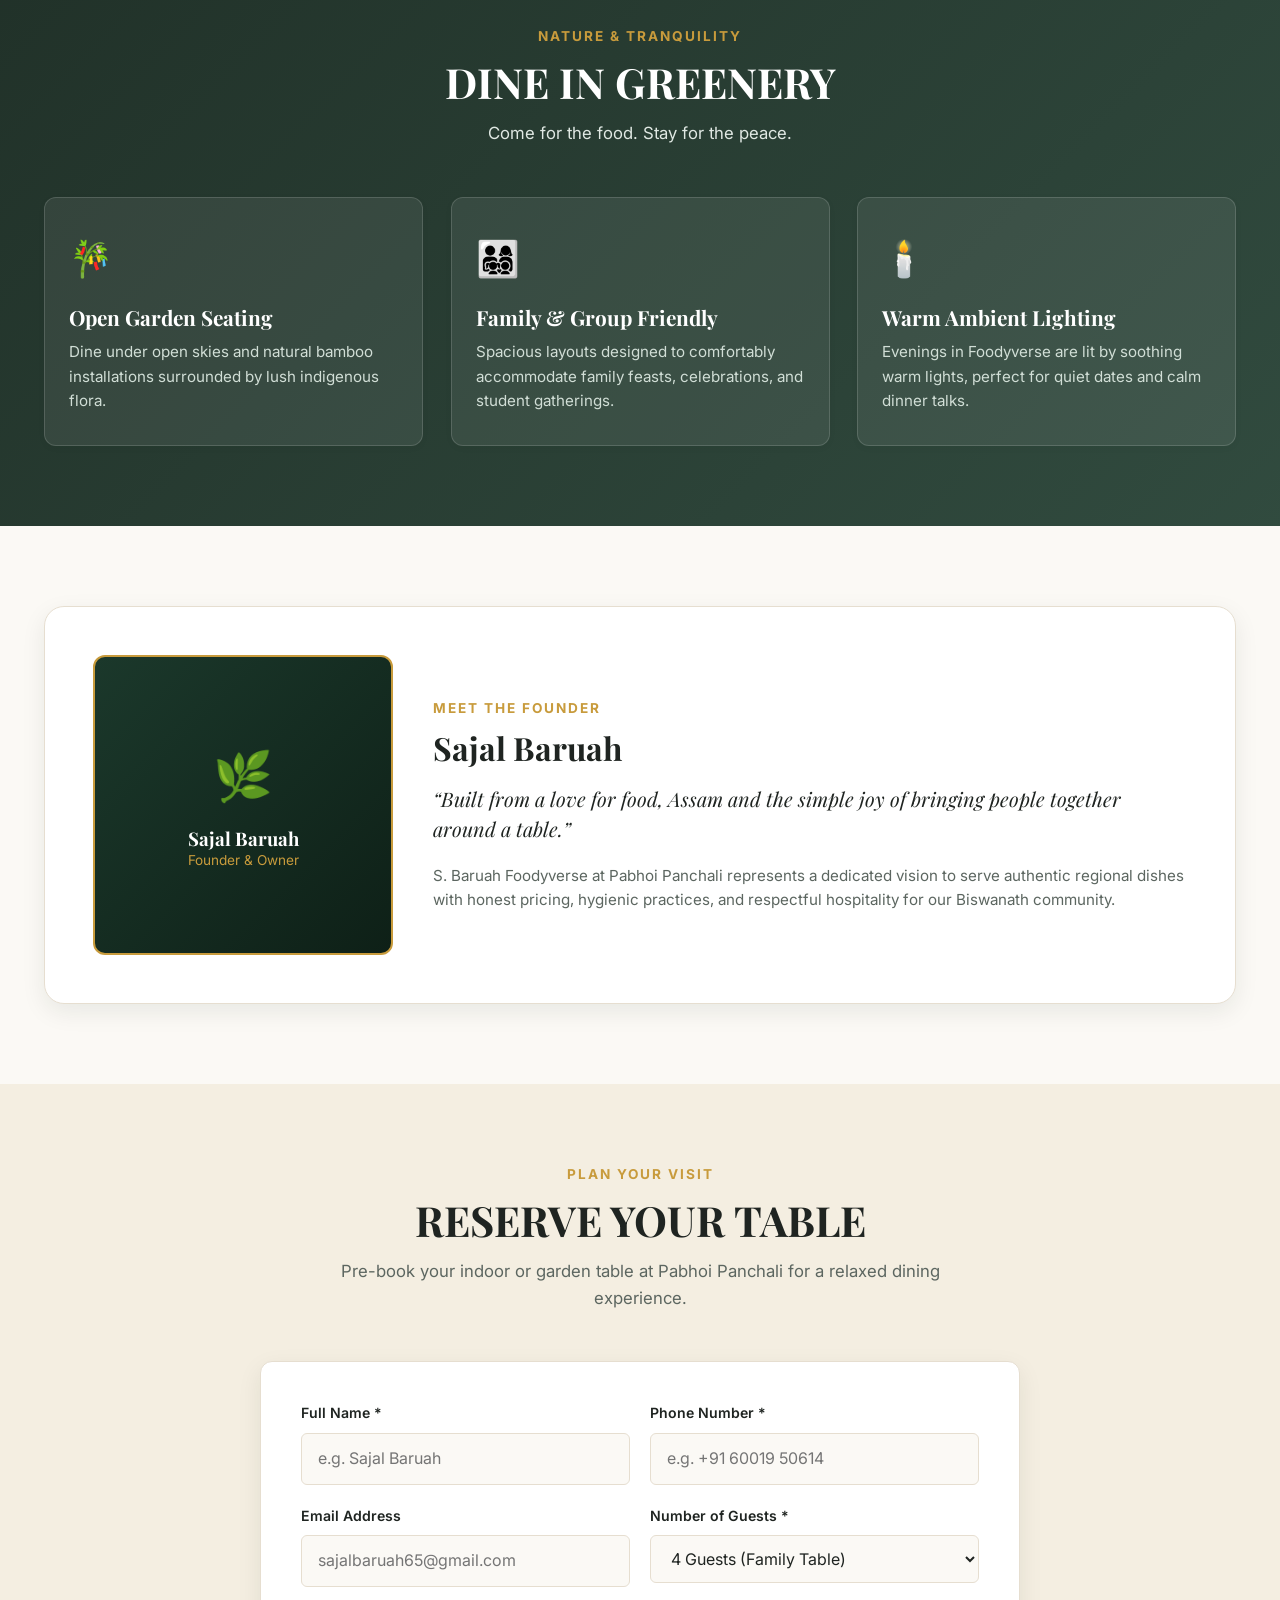
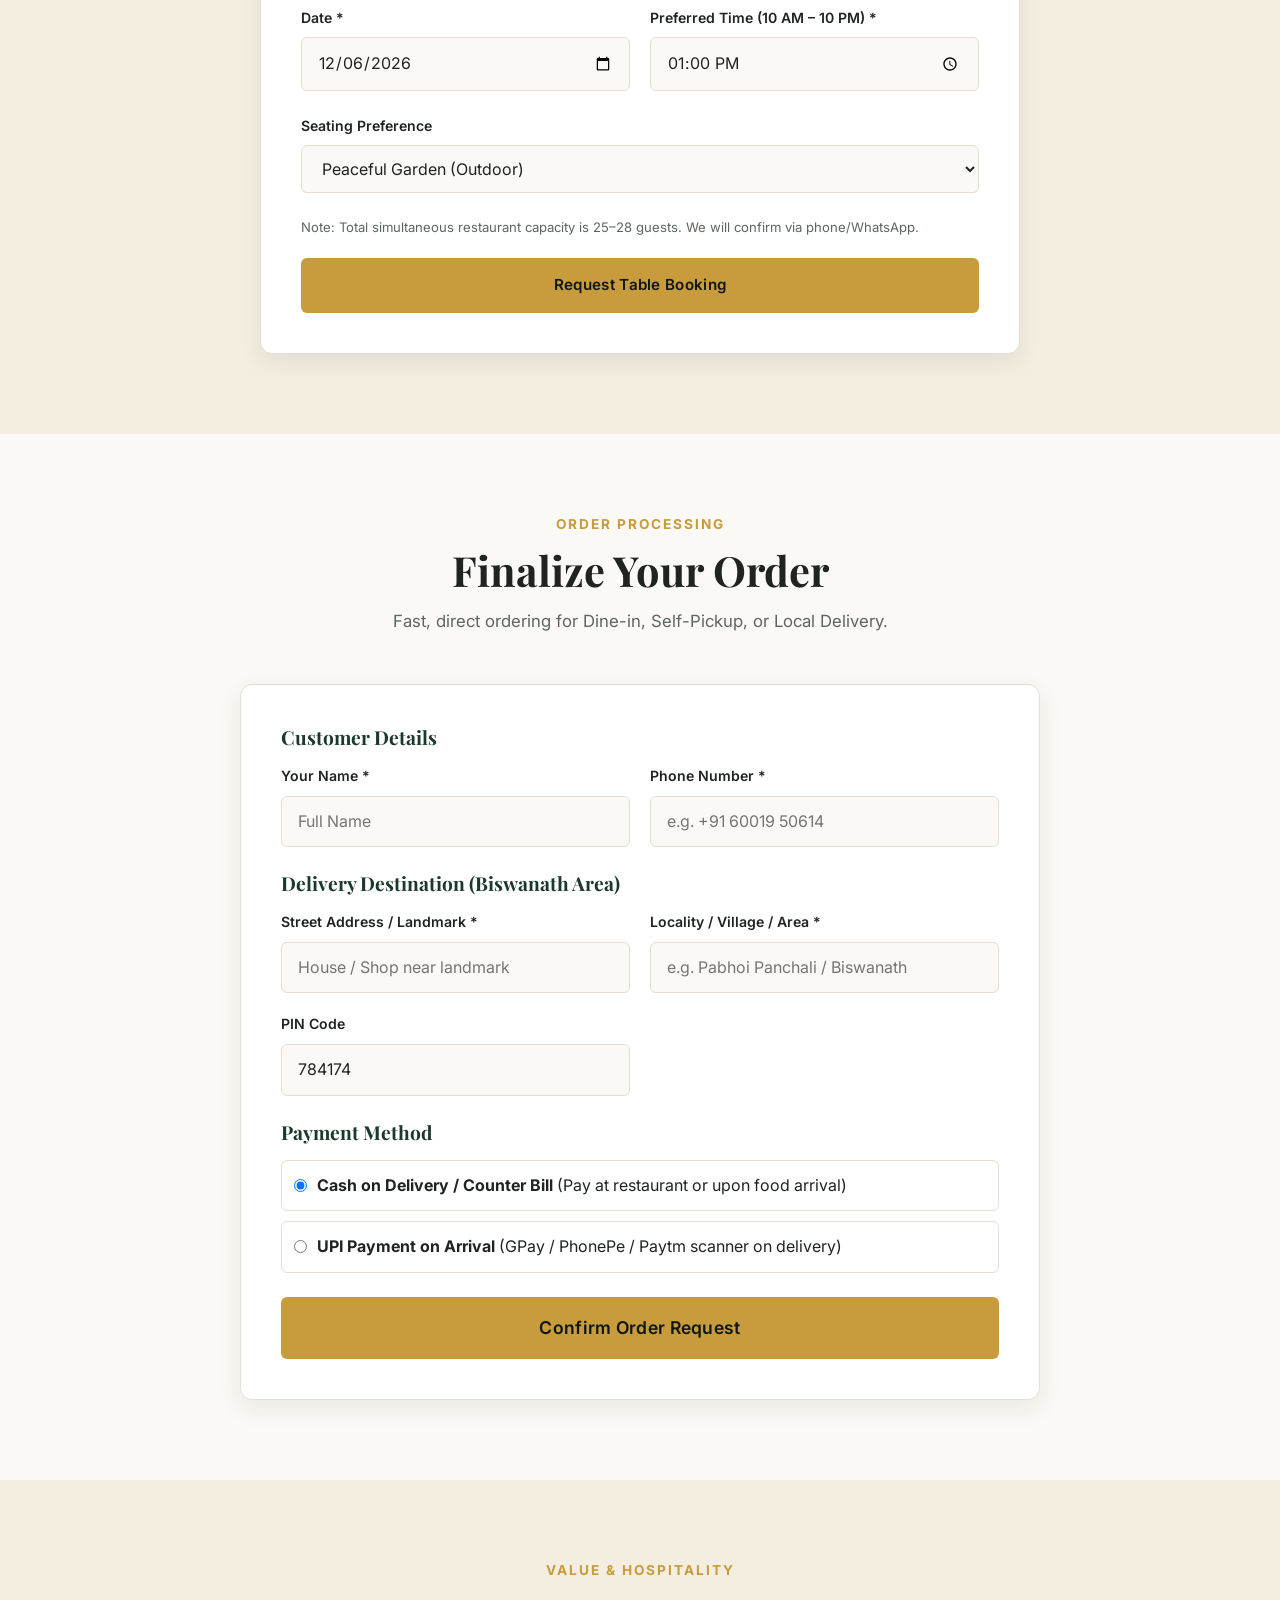
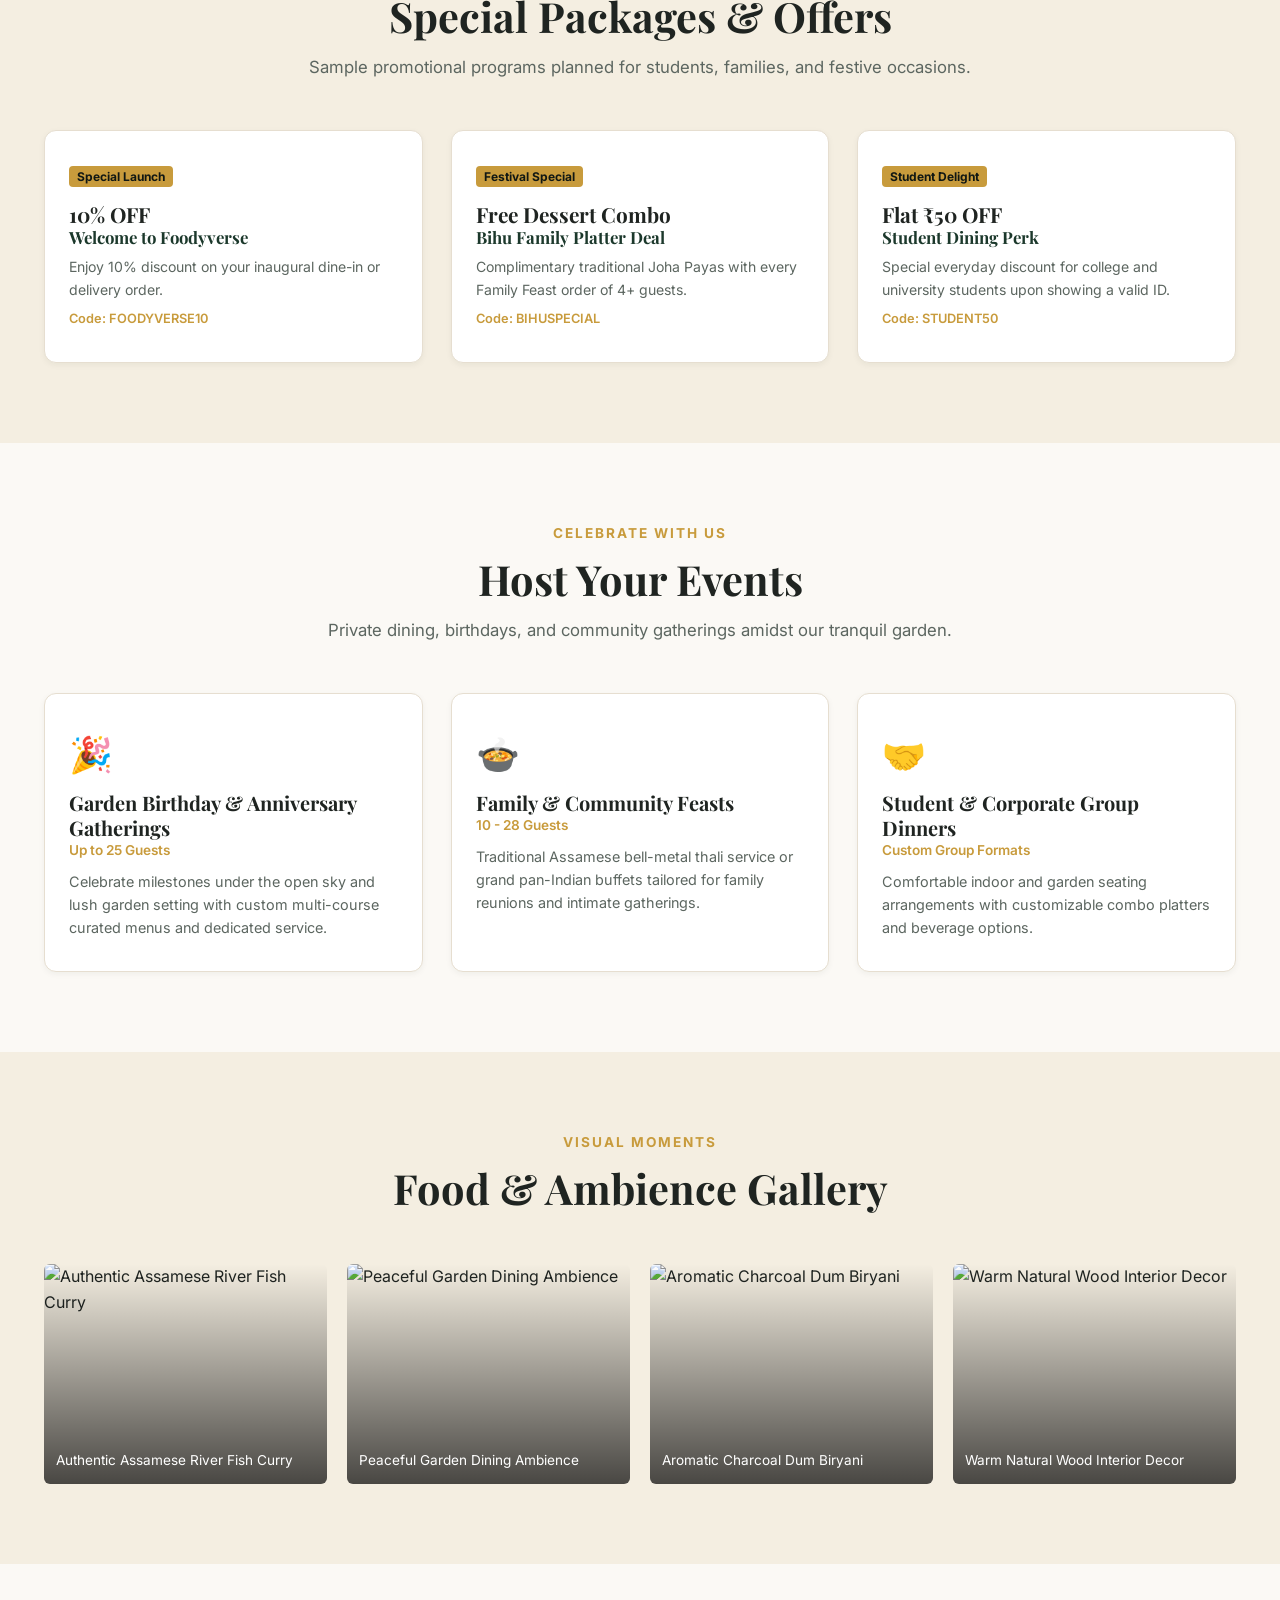
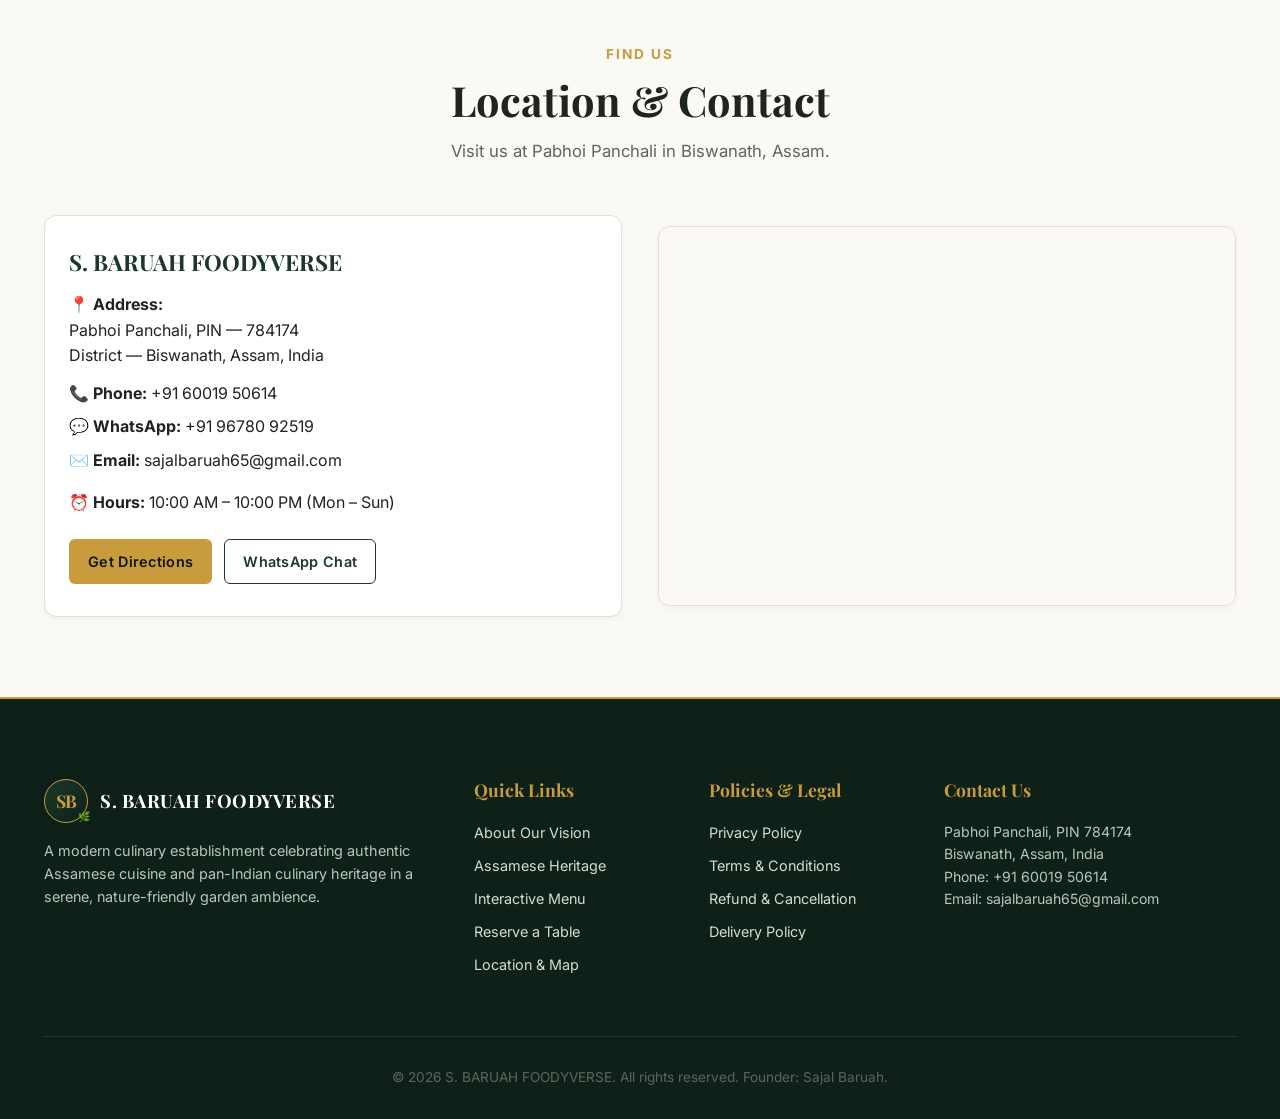
==== commit e6980c2a: "Update index.html" ====
--- a/index.html
+++ b/index.html
@@ -1,499 +1,668 @@
 <!DOCTYPE html>
-<html lang="en" data-theme="dark">
+<html lang="en" data-theme="light">
 <head>
-    <meta charset="UTF-8">
-    <meta name="viewport" content="width=device-width, initial-scale=1.0">
-    <title>NEXORA — Digital Technology & Business Solutions</title>
-    <meta name="description" content="NEXORA is a fictional digital technology company providing modern web development, AI solutions, and business automation. (Portfolio Project)">
-    
-    <!-- Open Graph Metadata -->
-    <meta property="og:title" content="NEXORA — Digital Technology & Business Solutions">
-    <meta property="og:description" content="Modern web development, AI solutions, and business automation.">
-    <meta property="og:type" content="website">
-
-    <!-- Fonts -->
-    <link rel="preconnect" href="https://fonts.googleapis.com">
-    <link rel="preconnect" href="https://fonts.gstatic.com" crossorigin>
-    <link href="https://fonts.googleapis.com/css2?family=Inter:wght@300;400;500;600&family=Plus+Jakarta+Sans:wght@500;600;700;800&display=swap" rel="stylesheet">
-
-    <!-- CSS -->
-    <link rel="stylesheet" href="css/style.css">
-    <link rel="stylesheet" href="css/animations.css">
-    <link rel="stylesheet" href="css/responsive.css">
+  <meta charset="UTF-8">
+  <meta name="viewport" content="width=device-width, initial-scale=1.0">
+  
+  <title>S. BARUAH FOODYVERSE | Authentic Assamese & Pan-Indian Dining | Biswanath, Assam</title>
+  <meta name="description" content="Discover authentic Assamese flavours, regional Indian favourites, and serene garden dining at S. Baruah Foodyverse, Pabhoi Panchali, Biswanath, Assam.">
+  <meta name="keywords" content="Restaurant in Biswanath Chariali, Assamese Restaurant Biswanath, Pabhoi Panchali, Masor Tenga, Gahori Mankho, Garden Dining Assam">
+  <meta name="author" content="Sajal Baruah">
+
+  <!-- Open Graph / Meta -->
+  <meta property="og:title" content="S. BARUAH FOODYVERSE | A Taste of Assam. A Journey Across India.">
+  <meta property="og:description" content="Authentic Assamese heritage cuisine & Pan-Indian culinary specialties in a peaceful nature-rich atmosphere.">
+  <meta property="og:type" content="restaurant.restaurant">
+  <meta property="og:url" content="https://sbaruahfoodyverse.com">
+
+  <!-- PWA & Favicon -->
+  <link rel="manifest" href="manifest.json">
+  <meta name="theme-color" content="#1b382b">
+
+  <!-- Google Fonts -->
+  <link rel="preconnect" href="https://fonts.googleapis.com">
+  <link rel="preconnect" href="https://fonts.gstatic.com" crossorigin>
+  <link href="https://fonts.googleapis.com/css2?family=Inter:wght@400;500;600;700&family=Playfair+Display:ital,wght@0,600;0,700;1,600&family=Noto+Serif+Bengali:wght@400;600;700&display=swap" rel="stylesheet">
+
+  <!-- Styles -->
+  <link rel="stylesheet" href="css/style.css">
+  <link rel="stylesheet" href="css/responsive.css">
+  <link rel="stylesheet" href="css/animations.css">
+
+  <!-- Structured Schema Data (LocalBusiness / Restaurant) -->
+  <script type="application/ld+json">
+  {
+    "@context": "https://schema.org",
+    "@type": "Restaurant",
+    "name": "S. BARUAH FOODYVERSE",
+    "image": "https://images.unsplash.com/photo-1517248135467-4c7edcad34c4",
+    "founder": {
+      "@type": "Person",
+      "name": "Sajal Baruah",
+      "jobTitle": "Founder & Owner"
+    },
+    "address": {
+      "@type": "PostalAddress",
+      "streetAddress": "Pabhoi Panchali",
+      "addressLocality": "Biswanath",
+      "addressRegion": "Assam",
+      "postalCode": "784174",
+      "addressCountry": "IN"
+    },
+    "geo": {
+      "@type": "GeoCoordinates",
+      "latitude": 26.815454,
+      "longitude": 93.146444
+    },
+    "telephone": "+916001950614",
+    "servesCuisine": ["Assamese", "North-East Indian", "Pan-Indian", "Comfort Food"],
+    "priceRange": "₹₹",
+    "openingHoursSpecification": {
+      "@type": "OpeningHoursSpecification",
+      "dayOfWeek": ["Monday", "Tuesday", "Wednesday", "Thursday", "Friday", "Saturday", "Sunday"],
+      "opens": "10:00",
+      "closes": "22:00"
+    }
+  }
+  </script>
 </head>
 <body>
 
-    <!-- Background Canvas -->
-    <canvas id="network-canvas" aria-hidden="true"></canvas>
-
-    <!-- Navigation -->
-    <header class="navbar" id="navbar">
-        <div class="nav-container container">
-            <a href="#" class="brand-logo" aria-label="NEXORA Home">
-                <svg width="24" height="24" viewBox="0 0 24 24" fill="none" stroke="currentColor" stroke-width="2"><path d="M12 2L2 7l10 5 10-5-10-5zM2 17l10 5 10-5M2 12l10 5 10-5"/></svg>
-                <span>NEXORA</span>
-            </a>
-
-            <nav class="nav-menu" id="nav-menu">
-                <a href="#about" class="nav-link">About</a>
-                <a href="#services" class="nav-link">Services</a>
-                <a href="#work" class="nav-link">Work</a>
-                <a href="#process" class="nav-link">Process</a>
-                <a href="#pricing" class="nav-link">Pricing</a>
-                <a href="#contact" class="nav-link">Contact</a>
-            </nav>
-
-            <div class="nav-actions">
-                <button id="theme-toggle" class="icon-btn" aria-label="Toggle Theme">
-                    <svg class="sun-icon" viewBox="0 0 24 24" fill="none" stroke="currentColor" stroke-width="2"><circle cx="12" cy="12" r="5"/><path d="M12 1v2M12 21v2M4.22 4.22l1.42 1.42M18.36 18.36l1.42 1.42M1 12h2M21 12h2M4.22 19.78l1.42-1.42M18.36 5.64l1.42-1.42"/></svg>
-                    <svg class="moon-icon" viewBox="0 0 24 24" fill="none" stroke="currentColor" stroke-width="2"><path d="M21 12.79A9 9 0 1 1 11.21 3 7 7 0 0 0 21 12.79z"/></svg>
-                </button>
-                <button id="mobile-toggle" class="mobile-toggle" aria-label="Open Menu">
-                    <span></span><span></span><span></span>
-                </button>
-            </div>
-        </div>
-    </header>
-
-    <main>
-        <!-- Hero Section -->
-        <section class="hero" id="hero">
-            <div class="container hero-content">
-                <div class="status-badge fade-in-up">
-                    <span class="status-dot"></span>
-                    <span>DIGITAL INNOVATION PARTNER</span>
-                </div>
-                <h1 class="hero-title fade-in-up delay-1">BUILD SMARTER.<br><span class="gradient-text">MOVE FURTHER.</span></h1>
-                <p class="hero-subtitle fade-in-up delay-2">We help visionary organizations transform complex ideas into modern digital products, scalable architectures, and intelligent solutions.</p>
-                <div class="hero-actions fade-in-up delay-3">
-                    <a href="#contact" class="btn btn-primary">Start a Project</a>
-                    <a href="#services" class="btn btn-secondary">Explore Solutions</a>
-                </div>
-            </div>
-        </section>
-
-        <!-- Trust Bar -->
-        <div class="trust-bar fade-in-up delay-4">
-            <div class="container trust-container">
-                <span class="trust-label">INDUSTRIES SERVED (DEMO)</span>
-                <div class="trust-logos">
-                    <span>FINTECH</span>
-                    <span class="divider">•</span>
-                    <span>HEALTHCARE</span>
-                    <span class="divider">•</span>
-                    <span>EDUCATION</span>
-                    <span class="divider">•</span>
-                    <span>RETAIL</span>
-                    <span class="divider">•</span>
-                    <span>LOGISTICS</span>
-                </div>
-            </div>
-        </div>
-
-        <!-- About Section -->
-        <section class="section" id="about">
-            <div class="container">
-                <div class="section-header reveal">
-                    <h2>Why NEXORA?</h2>
-                    <p>Modern technology designed around real business objectives.</p>
-                </div>
-                <div class="value-grid">
-                    <div class="value-card glass-panel reveal">
-                        <div class="icon-wrapper"><svg viewBox="0 0 24 24" fill="none" stroke="currentColor" stroke-width="2"><path d="M12 2v20M17 5H9.5a3.5 3.5 0 0 0 0 7h5a3.5 3.5 0 0 1 0 7H6"/></svg></div>
-                        <h3>Innovation</h3>
-                        <p>Modern technology designed around real business needs, not just trends.</p>
-                    </div>
-                    <div class="value-card glass-panel reveal delay-1">
-                        <div class="icon-wrapper"><svg viewBox="0 0 24 24" fill="none" stroke="currentColor" stroke-width="2"><polyline points="22 12 18 12 15 21 9 3 6 12 2 12"/></svg></div>
-                        <h3>Scalability</h3>
-                        <p>Architectures built to grow effortlessly with your organization.</p>
-                    </div>
-                    <div class="value-card glass-panel reveal delay-2">
-                        <div class="icon-wrapper"><svg viewBox="0 0 24 24" fill="none" stroke="currentColor" stroke-width="2"><path d="M21 16V8a2 2 0 0 0-1-1.73l-7-4a2 2 0 0 0-2 0l-7 4A2 2 0 0 0 3 8v8a2 2 0 0 0 1 1.73l7 4a2 2 0 0 0 2 0l7-4A2 2 0 0 0 21 16z"/></svg></div>
-                        <h3>Intelligence</h3>
-                        <p>Data and automation workflows used to improve business decisions.</p>
-                    </div>
-                    <div class="value-card glass-panel reveal delay-3">
-                        <div class="icon-wrapper"><svg viewBox="0 0 24 24" fill="none" stroke="currentColor" stroke-width="2"><rect x="3" y="11" width="18" height="11" rx="2" ry="2"/><path d="M7 11V7a5 5 0 0 1 10 0v4"/></svg></div>
-                        <h3>Reliability</h3>
-                        <p>Performance, security, and maintainability considered from day one.</p>
-                    </div>
-                </div>
-            </div>
-        </section>
-
-        <!-- Services Section -->
-        <section class="section bg-alt" id="services">
-            <div class="container">
-                <div class="section-header reveal">
-                    <h2>Our Services</h2>
-                    <p>Comprehensive digital solutions for the modern enterprise.</p>
-                </div>
-                <div class="services-grid" id="services-grid">
-                    <!-- Populated by JS -->
-                </div>
-            </div>
-        </section>
-
-        <!-- Statistics Section -->
-        <section class="section section-stats" id="stats">
-            <div class="container">
-                <p class="demo-label reveal">DEMO COMPANY METRICS</p>
-                <div class="stats-grid">
-                    <div class="stat-item reveal">
-                        <h3 class="counter" data-target="50">0</h3><span class="plus">+</span>
-                        <p>DIGITAL PROJECTS</p>
-                    </div>
-                    <div class="stat-item reveal delay-1">
-                        <h3 class="counter" data-target="12">0</h3><span class="plus">+</span>
-                        <p>INDUSTRIES</p>
-                    </div>
-                    <div class="stat-item reveal delay-2">
-                        <h3 class="counter" data-target="98">0</h3><span class="plus">%</span>
-                        <p>CLIENT SATISFACTION</p>
-                    </div>
-                    <div class="stat-item reveal delay-3">
-                        <h3>24/7</h3>
-                        <p>DIGITAL AVAILABILITY</p>
-                    </div>
-                </div>
-            </div>
-        </section>
-
-        <!-- Featured Work Section -->
-        <section class="section" id="work">
-            <div class="container">
-                <div class="section-header reveal">
-                    <h2>Featured Work</h2>
-                    <p>Case studies demonstrating our technical approach. (Fictional)</p>
-                </div>
-                <div class="projects-grid" id="projects-grid">
-                    <!-- Populated by JS -->
-                </div>
-            </div>
-        </section>
-
-        <!-- Process Section -->
-        <section class="section bg-alt" id="process">
-            <div class="container">
-                <div class="section-header reveal">
-                    <h2>Our Process</h2>
-                    <p>A systematic approach to digital transformation.</p>
-                </div>
-                <div class="process-timeline">
-                    <div class="process-step reveal">
-                        <div class="step-number">01</div>
-                        <h3>DISCOVER</h3>
-                        <p>Understand the business, users, and problem.</p>
-                    </div>
-                    <div class="process-step reveal delay-1">
-                        <div class="step-number">02</div>
-                        <h3>STRATEGIZE</h3>
-                        <p>Define the product and technical direction.</p>
-                    </div>
-                    <div class="process-step reveal delay-2">
-                        <div class="step-number">03</div>
-                        <h3>DESIGN</h3>
-                        <p>Create the user experience and visual system.</p>
-                    </div>
-                    <div class="process-step reveal delay-3">
-                        <div class="step-number">04</div>
-                        <h3>BUILD</h3>
-                        <p>Develop and integrate the scalable solution.</p>
-                    </div>
-                    <div class="process-step reveal delay-4">
-                        <div class="step-number">05</div>
-                        <h3>LAUNCH</h3>
-                        <p>Test, optimize, and deploy to production.</p>
-                    </div>
-                    <div class="process-step reveal delay-5">
-                        <div class="step-number">06</div>
-                        <h3>GROW</h3>
-                        <p>Iterate and improve based on real-world data.</p>
-                    </div>
-                </div>
-            </div>
-        </section>
-
-        <!-- Technology Ecosystem -->
-        <section class="section" id="tech">
-            <div class="container">
-                <div class="section-header reveal">
-                    <h2>Technology Ecosystem</h2>
-                    <p>Modern stacks for modern problems.</p>
-                </div>
-                <div class="tech-grid">
-                    <div class="tech-card glass-panel reveal">
-                        <h3>Frontend</h3>
-                        <p>HTML5 • CSS3 • JavaScript • React • Vue</p>
-                    </div>
-                    <div class="tech-card glass-panel reveal delay-1">
-                        <h3>Backend</h3>
-                        <p>Node.js • Python • REST APIs • GraphQL</p>
-                    </div>
-                    <div class="tech-card glass-panel reveal delay-2">
-                        <h3>Intelligence</h3>
-                        <p>Machine Learning • LLMs • Data Pipelines</p>
-                    </div>
-                    <div class="tech-card glass-panel reveal delay-3">
-                        <h3>Infrastructure</h3>
-                        <p>AWS • Docker • CI/CD • Git</p>
-                    </div>
-                </div>
-            </div>
-        </section>
-
-        <!-- Pricing Section -->
-        <section class="section bg-alt" id="pricing">
-            <div class="container">
-                <div class="section-header reveal">
-                    <h2>Transparent Packages</h2>
-                    <p>Scalable solutions for businesses of all sizes. (Demo Pricing)</p>
-                </div>
-                
-                <div class="pricing-toggle reveal">
-                    <span id="monthly-label" class="active">Monthly</span>
-                    <label class="switch">
-                        <input type="checkbox" id="billing-toggle">
-                        <span class="slider"></span>
-                    </label>
-                    <span id="yearly-label">Yearly (Save 20%)</span>
-                </div>
-
-                <div class="pricing-grid">
-                    <!-- Starter -->
-                    <div class="pricing-card glass-panel reveal">
-                        <h3>STARTER</h3>
-                        <p class="price" data-monthly="$2,500" data-yearly="$2,000"><span>$2,500</span>/mo</p>
-                        <p class="desc">For small businesses needing a modern presence.</p>
-                        <ul class="features-list">
-                            <li>Responsive Website</li>
-                            <li>Basic CMS Integration</li>
-                            <li>Standard UI/UX Design</li>
-                            <li>Contact Forms</li>
-                        </ul>
-                        <button class="btn btn-secondary full-width">Contact for Pricing</button>
-                    </div>
-                    <!-- Growth -->
-                    <div class="pricing-card glass-panel featured reveal delay-1">
-                        <div class="badge">Most Popular</div>
-                        <h3>GROWTH</h3>
-                        <p class="price" data-monthly="$6,000" data-yearly="$4,800"><span>$6,000</span>/mo</p>
-                        <p class="desc">For scaling businesses needing automation.</p>
-                        <ul class="features-list">
-                            <li>Custom Web Application</li>
-                            <li>Advanced Integrations (CRM/ERP)</li>
-                            <li>Workflow Automation</li>
-                            <li>Premium UI/UX System</li>
-                            <li>Analytics Dashboard</li>
-                        </ul>
-                        <button class="btn btn-primary full-width">Start Growth Plan</button>
-                    </div>
-                    <!-- Scale -->
-                    <div class="pricing-card glass-panel reveal delay-2">
-                        <h3>SCALE</h3>
-                        <p class="price" data-monthly="Custom" data-yearly="Custom"><span>Custom</span></p>
-                        <p class="desc">For enterprises needing AI and vast data solutions.</p>
-                        <ul class="features-list">
-                            <li>AI / ML Integration</li>
-                            <li>Complex Data Pipelines</li>
-                            <li>Cloud Infrastructure Setup</li>
-                            <li>Dedicated Support Team</li>
-                            <li>Legacy System Migration</li>
-                        </ul>
-                        <button class="btn btn-secondary full-width">Discuss Custom Setup</button>
-                    </div>
-                </div>
-            </div>
-        </section>
-
-        <!-- Testimonials -->
-        <section class="section" id="testimonials">
-            <div class="container">
-                <div class="section-header reveal">
-                    <h2>Client Feedback</h2>
-                    <p>Demo testimonials for conceptual purposes.</p>
-                </div>
-                <div class="testimonial-carousel glass-panel reveal">
-                    <div class="testimonial active">
-                        <p class="quote">"NEXORA transformed our legacy systems into a sleek, automated platform. Our operational efficiency increased by 40% in just three months."</p>
-                        <div class="author">
-                            <h4>Arin Mehta</h4>
-                            <p>CTO, FinFlow (Fictional)</p>
-                        </div>
-                    </div>
-                    <div class="testimonial">
-                        <p class="quote">"Their understanding of modern UX and AI integration is unmatched. The healthcare dashboard they built is intuitive and secure."</p>
-                        <div class="author">
-                            <h4>Maya Sen</h4>
-                            <p>Director, HealthSync (Fictional)</p>
-                        </div>
-                    </div>
-                    <div class="testimonial">
-                        <p class="quote">"A truly professional partner. They handled our digital transformation from strategy to deployment seamlessly."</p>
-                        <div class="author">
-                            <h4>Daniel Roy</h4>
-                            <p>CEO, LogiTech Solutions (Fictional)</p>
-                        </div>
-                    </div>
-                    
-                    <div class="carousel-controls">
-                        <button id="prev-test" aria-label="Previous Testimonial"><svg viewBox="0 0 24 24" fill="none" stroke="currentColor" stroke-width="2"><path d="M15 18l-6-6 6-6"/></svg></button>
-                        <button id="next-test" aria-label="Next Testimonial"><svg viewBox="0 0 24 24" fill="none" stroke="currentColor" stroke-width="2"><path d="M9 18l6-6-6-6"/></svg></button>
-                    </div>
-                </div>
-            </div>
-        </section>
-
-        <!-- FAQ Section -->
-        <section class="section bg-alt" id="faq">
-            <div class="container">
-                <div class="section-header reveal">
-                    <h2>Frequently Asked Questions</h2>
-                </div>
-                <div class="faq-accordion">
-                    <div class="faq-item reveal">
-                        <button class="faq-question" aria-expanded="false">How does the development process work? <span class="icon">+</span></button>
-                        <div class="faq-answer"><p>We follow a 6-step framework: Discover, Strategize, Design, Build, Launch, and Grow. You are involved at every milestone to ensure alignment with business goals.</p></div>
-                    </div>
-                    <div class="faq-item reveal delay-1">
-                        <button class="faq-question" aria-expanded="false">How long does a standard project take? <span class="icon">+</span></button>
-                        <div class="faq-answer"><p>A standard corporate website takes 4-6 weeks. Complex web applications or AI integrations typically range from 3 to 6 months depending on the scope.</p></div>
-                    </div>
-                    <div class="faq-item reveal delay-2">
-                        <button class="faq-question" aria-expanded="false">Can you redesign an existing legacy system? <span class="icon">+</span></button>
-                        <div class="faq-answer"><p>Yes, digital transformation is our specialty. We can modernize legacy architectures, improve UI/UX, and migrate data to modern cloud platforms safely.</p></div>
-                    </div>
-                    <div class="faq-item reveal delay-3">
-                        <button class="faq-question" aria-expanded="false">Do you provide ongoing maintenance? <span class="icon">+</span></button>
-                        <div class="faq-answer"><p>Absolutely. We offer tailored maintenance contracts covering security updates, performance monitoring, and feature iterations.</p></div>
-                    </div>
-                </div>
-            </div>
-        </section>
-
-        <!-- CTA & Contact Section -->
-        <section class="section" id="contact">
-            <div class="container">
-                <div class="contact-grid">
-                    <div class="contact-info reveal">
-                        <h2>Have an idea?<br>Let's build it.</h2>
-                        <p>Contact NEXORA to discuss your next digital project, technical challenge, or business automation needs.</p>
-                        
-                        <div class="contact-methods mt-2">
-                            <p><strong>Email:</strong> hello@nexora-demo.com</p>
-                            <p><strong>HQ:</strong> San Francisco, CA (Fictional)</p>
-                        </div>
-                    </div>
-                    
-                    <div class="contact-form-wrapper glass-panel reveal delay-1">
-                        <form id="contact-form" class="form">
-                            <div class="form-row">
-                                <div class="input-group">
-                                    <label for="name">Name</label>
-                                    <input type="text" id="name" required placeholder="John Doe">
-                                </div>
-                                <div class="input-group">
-                                    <label for="email">Email</label>
-                                    <input type="email" id="email" required placeholder="john@company.com">
-                                </div>
-                            </div>
-                            <div class="input-group">
-                                <label for="company">Company</label>
-                                <input type="text" id="company" placeholder="Your Organization">
-                            </div>
-                            <div class="form-row">
-                                <div class="input-group">
-                                    <label for="service">Interested Service</label>
-                                    <select id="service" required>
-                                        <option value="" disabled selected>Select a service</option>
-                                        <option value="web">Web Development</option>
-                                        <option value="uiux">UI/UX Design</option>
-                                        <option value="auto">Automation</option>
-                                        <option value="ai">AI Solutions</option>
-                                        <option value="data">Data Solutions</option>
-                                        <option value="other">Other</option>
-                                    </select>
-                                </div>
-                                <div class="input-group">
-                                    <label for="budget">Budget Range</label>
-                                    <select id="budget" required>
-                                        <option value="" disabled selected>Select range</option>
-                                        <option value="small">Under $1,000</option>
-                                        <option value="medium">$1,000 - $5,000</option>
-                                        <option value="large">$5,000 - $10,000</option>
-                                        <option value="enterprise">$10,000+</option>
-                                    </select>
-                                </div>
-                            </div>
-                            <div class="input-group">
-                                <label for="message">Project Details</label>
-                                <textarea id="message" rows="4" required placeholder="Tell us about your goals..."></textarea>
-                            </div>
-                            <button type="submit" class="btn btn-primary full-width">Send Message</button>
-                            <div id="form-feedback" class="form-feedback" aria-live="polite"></div>
-                        </form>
-                    </div>
-                </div>
-            </div>
-        </section>
-    </main>
-
-    <!-- Footer -->
-    <footer class="footer">
-        <div class="container">
-            <div class="footer-grid">
-                <div class="footer-brand">
-                    <div class="brand-logo mb-1">
-                        <svg width="24" height="24" viewBox="0 0 24 24" fill="none" stroke="currentColor" stroke-width="2"><path d="M12 2L2 7l10 5 10-5-10-5zM2 17l10 5 10-5M2 12l10 5 10-5"/></svg>
-                        <span>NEXORA</span>
-                    </div>
-                    <p>Build Smarter. Move Further.</p>
-                </div>
-                <div class="footer-links">
-                    <h4>Company</h4>
-                    <a href="#about">About</a>
-                    <a href="#services">Services</a>
-                    <a href="#work">Work</a>
-                    <a href="#process">Process</a>
-                </div>
-                <div class="footer-links">
-                    <h4>Solutions</h4>
-                    <a href="#">Web Development</a>
-                    <a href="#">AI Integration</a>
-                    <a href="#">Business Automation</a>
-                    <a href="#">Data Pipelines</a>
-                </div>
-                <div class="footer-links">
-                    <h4>Resources</h4>
-                    <a href="#faq">FAQ</a>
-                    <a href="#contact">Contact</a>
-                    <a href="https://github.com" target="_blank" rel="noopener">GitHub</a>
-                </div>
-            </div>
-            <div class="footer-bottom">
-                <p>&copy; 2026 NEXORA. Demo business concept created for GitHub portfolio.</p>
-                <div class="social-links">
-                    <a href="#" aria-label="LinkedIn"><svg width="20" height="20" viewBox="0 0 24 24" fill="none" stroke="currentColor" stroke-width="2"><path d="M16 8a6 6 0 0 1 6 6v7h-4v-7a2 2 0 0 0-2-2 2 2 0 0 0-2 2v7h-4v-7a6 6 0 0 1 6-6z"/><rect x="2" y="9" width="4" height="12"/><circle cx="4" cy="4" r="2"/></svg></a>
-                    <a href="#" aria-label="X (Twitter)"><svg width="20" height="20" viewBox="0 0 24 24" fill="none" stroke="currentColor" stroke-width="2"><path d="M4 4l11.733 16h4.267l-11.733 -16z"/><path d="M4 20l6.768 -6.768m2.46 -2.46l6.772 -6.772"/></svg></a>
-                </div>
-            </div>
-        </div>
-    </footer>
-
-    <!-- Global Modal Overlay -->
-    <div class="modal-overlay" id="global-modal" aria-hidden="true" role="dialog" aria-modal="true">
-        <div class="modal-container glass-panel">
-            <button class="modal-close" aria-label="Close modal">&times;</button>
-            <div class="modal-content" id="modal-content">
-                <!-- Content injected via JS -->
-            </div>
-        </div>
-    </div>
-
-    <script src="js/services.js"></script>
-    <script src="js/projects.js"></script>
-    <script src="js/effects.js"></script>
-    <script src="js/main.js"></script>
+  <!-- Top Announcement Bar -->
+  <div class="announcement-bar">
+    <span>🌿 Welcome to S. Baruah Foodyverse • Pabhoi Panchali, Biswanath</span>
+    <a href="#reservations" data-i18n="hero.reserveTable">Reserve a Table</a>
+  </div>
+
+  <!-- Navigation Bar -->
+  <header class="navbar">
+    <div class="container nav-wrapper">
+      <a href="#home" class="brand-logo">
+        <div class="brand-emblem">SB</div>
+        <div class="brand-text-block">
+          <span class="brand-name">S. BARUAH FOODYVERSE</span>
+          <span class="brand-location">Pabhoi Panchali • Biswanath</span>
+        </div>
+      </a>
+
+      <ul class="nav-links" id="navLinks">
+        <li><a href="#about" class="nav-link" data-i18n="nav.about">About</a></li>
+        <li><a href="#signature-assam" class="nav-link" data-i18n="nav.signature">Assam Heritage</a></li>
+        <li><a href="#menu" class="nav-link" data-i18n="nav.menu">Menu Explorer</a></li>
+        <li><a href="#garden" class="nav-link" data-i18n="nav.garden">Garden Ambience</a></li>
+        <li><a href="#reservations" class="nav-link" data-i18n="nav.reservations">Reservations</a></li>
+        <li><a href="#offers" class="nav-link" data-i18n="nav.offers">Offers</a></li>
+        <li><a href="#contact" class="nav-link" data-i18n="nav.contact">Location</a></li>
+      </ul>
+
+      <div class="nav-actions">
+        <button id="langSwitchBtn" class="lang-switch" aria-label="Toggle language">অসমীয়া</button>
+        <button id="themeToggleBtn" class="icon-btn" aria-label="Toggle dark mode">🌙</button>
+        <button id="cartTriggerBtn" class="cart-trigger-btn" aria-label="View food platter">
+          <span>Platter</span>
+          <span class="cart-badge cart-count-display">0</span>
+        </button>
+        <button id="mobileNavToggle" class="mobile-nav-toggle" aria-label="Open menu">☰</button>
+      </div>
+    </div>
+  </header>
+
+  <!-- Hero Section -->
+  <section id="home" class="hero-section">
+    <div class="container">
+      <div class="hero-content reveal-on-scroll">
+        <div class="hero-tag" data-i18n="hero.tag">Authentic Dining at Biswanath, Assam</div>
+        <h1 class="hero-title" data-i18n="hero.headline">A TASTE OF ASSAM. A JOURNEY ACROSS INDIA.</h1>
+        <p class="hero-subtitle" data-i18n="hero.subhead">
+          Discover authentic Assamese flavours, regional Indian favourites, and a peaceful dining experience surrounded by greenery at Pabhoi Panchali, Biswanath.
+        </p>
+        <div class="hero-cta-group">
+          <a href="#menu" class="btn btn-primary" data-i18n="hero.exploreMenu">Explore Menu</a>
+          <a href="#reservations" class="btn btn-outline-light" data-i18n="hero.reserveTable">Reserve a Table</a>
+        </div>
+      </div>
+    </div>
+  </section>
+
+  <!-- About Section -->
+  <section id="about" class="section">
+    <div class="container">
+      <div class="section-header reveal-on-scroll">
+        <span class="section-tag" data-i18n="about.subtitle">About S. Baruah Foodyverse</span>
+        <h2 class="section-title" data-i18n="about.title">Rooted in Assam. Inspired by India.</h2>
+        <p class="section-description" data-i18n="about.p1">
+          S. Baruah Foodyverse is designed around a singular vision: celebrating the rich, organic culinary roots of Assam while weaving a grand tapestry of iconic regional dishes from across India.
+        </p>
+      </div>
+
+      <div class="feature-grid">
+        <div class="feature-card reveal-on-scroll">
+          <div class="feature-card-icon">🐟</div>
+          <h3 class="feature-card-title">Authentic Assamese Cuisine</h3>
+          <p class="feature-card-desc">Honoring timeless recipes including Ou Tenga Masor Tenga, Khorisa Gahori, Koldil preparations, and aromatic Joha rice.</p>
+        </div>
+        <div class="feature-card reveal-on-scroll">
+          <div class="feature-card-icon">🍛</div>
+          <h3 class="feature-card-title">Pan-India Exploration</h3>
+          <p class="feature-card-desc">Curated specialties from Old Delhi charcoal-smoked delicacies to fragrant coastal curries and royal Hyderabadi Dum Biryani.</p>
+        </div>
+        <div class="feature-card reveal-on-scroll">
+          <div class="feature-card-icon">🌿</div>
+          <h3 class="feature-card-title">Serene Garden Ambience</h3>
+          <p class="feature-card-desc">Peaceful open-air dining under lush greenery at Pabhoi Panchali, crafted for family meals, couples, and student groups.</p>
+        </div>
+      </div>
+    </div>
+  </section>
+
+  <!-- Signature Assam Heritage Section -->
+  <section id="signature-assam" class="section" style="background-color: var(--color-surface-elevated);">
+    <div class="container">
+      <div class="section-header reveal-on-scroll">
+        <span class="section-tag" data-i18n="signature.tag">Cultural Roots</span>
+        <h2 class="section-title" data-i18n="signature.title">THE FLAVOURS OF ASSAM</h2>
+        <p class="section-description" data-i18n="signature.subtitle">
+          Authentic recipes highlighting seasonal river fish, organic greens, and traditional aromatic spices.
+        </p>
+      </div>
+
+      <div class="food-grid">
+        <article class="food-card reveal-on-scroll">
+          <div class="food-card-media">
+            <img src="https://images.unsplash.com/photo-1544025162-d76694265947?auto=format&fit=crop&w=800&q=80" alt="Ou Tenga Masor Tenga" loading="lazy">
+            <span class="food-badge-diet non-veg">Non-Veg</span>
+            <span class="food-badge-special">Signature</span>
+          </div>
+          <div class="food-card-body">
+            <div class="food-meta"><span>Assam</span><span>Mild Sour</span></div>
+            <h3 class="food-title">Ou Tenga Di Masor Tenga</h3>
+            <div class="food-assamese-title">ঔ টেঙা দি মাছৰ টেঙা</div>
+            <p class="food-desc">Fresh river carp simmered in aromatic elephant apple sour gravy with fenugreek seeds and cold-pressed mustard oil.</p>
+            <div class="food-card-footer">
+              <span class="food-price">₹240</span>
+              <a href="#menu" class="btn-card-add">View in Menu</a>
+            </div>
+          </div>
+        </article>
+
+        <article class="food-card reveal-on-scroll">
+          <div class="food-card-media">
+            <img src="https://images.unsplash.com/photo-1544025162-d76694265947?auto=format&fit=crop&w=800&q=80" alt="Khorisa Gahori Mankho" loading="lazy">
+            <span class="food-badge-diet non-veg">Non-Veg</span>
+            <span class="food-badge-special">Heritage</span>
+          </div>
+          <div class="food-card-body">
+            <div class="food-meta"><span>Assam</span><span>Fiery & Smoky</span></div>
+            <h3 class="food-title">Khorisa Di Gahori Mankho</h3>
+            <div class="food-assamese-title">খৰিচা দি গাহৰি মাংস</div>
+            <p class="food-desc">Slow-cooked local pork with natural fermented bamboo shoot (Khorisa), fresh garlic, and green chillies.</p>
+            <div class="food-card-footer">
+              <span class="food-price">₹280</span>
+              <a href="#menu" class="btn-card-add">View in Menu</a>
+            </div>
+          </div>
+        </article>
+
+        <article class="food-card reveal-on-scroll">
+          <div class="food-card-media">
+            <img src="https://images.unsplash.com/photo-1610057099443-fde8c4d50f91?auto=format&fit=crop&w=800&q=80" alt="Assamese Thali Platter" loading="lazy">
+            <span class="food-badge-diet non-veg">Platter</span>
+            <span class="food-badge-special">Grand Thali</span>
+          </div>
+          <div class="food-card-body">
+            <div class="food-meta"><span>Assam</span><span>Complete Feast</span></div>
+            <h3 class="food-title">Assamese Kahi Thali</h3>
+            <div class="food-assamese-title">অসমীয়া কাঁহৰ কাঁহীৰ সাজ</div>
+            <p class="food-desc">Traditional bell-metal platter served with Joha rice, Khar, Dhekia Xaak, Mati Mahor Dal, and Pitika.</p>
+            <div class="food-card-footer">
+              <span class="food-price">₹320</span>
+              <a href="#menu" class="btn-card-add">View in Menu</a>
+            </div>
+          </div>
+        </article>
+      </div>
+    </div>
+  </section>
+
+  <!-- Interactive Menu Explorer Section -->
+  <section id="menu" class="section">
+    <div class="container">
+      <div class="section-header reveal-on-scroll">
+        <span class="section-tag" data-i18n="menu.subtitle">Curated Dishes</span>
+        <h2 class="section-title" data-i18n="menu.title">Interactive Menu Explorer</h2>
+        <p class="section-description">Filter by cuisine, dietary preferences, or search your favorite dish.</p>
+      </div>
+
+      <!-- Controls Block -->
+      <div class="menu-controls reveal-on-scroll">
+        <div class="search-input-wrapper">
+          <span class="search-icon">🔍</span>
+          <input type="text" id="menuSearchInput" class="search-input" placeholder="Search dishes, ingredients, states (e.g. Masor Tenga, Biryani, Bamboo Shoot)..." data-i18n-placeholder="menu.searchPlaceholder">
+        </div>
+
+        <div class="filter-pills-scroll" id="menuCategoriesPills">
+          <!-- Dynamic Category Pills Rendered via JavaScript -->
+        </div>
+
+        <div style="display: flex; flex-wrap: wrap; justify-content: space-between; align-items: center; margin-top: 16px; gap: 16px; padding-top: 12px; border-top: 1px solid var(--color-border);">
+          <div style="display: flex; gap: 16px; font-size: 0.9rem;">
+            <label style="display: flex; align-items: center; gap: 6px; cursor: pointer;">
+              <input type="radio" name="dietFilter" value="all" checked> All
+            </label>
+            <label style="display: flex; align-items: center; gap: 6px; cursor: pointer;">
+              <input type="radio" name="dietFilter" value="veg"> Veg Only
+            </label>
+            <label style="display: flex; align-items: center; gap: 6px; cursor: pointer;">
+              <input type="radio" name="dietFilter" value="non-veg"> Non-Veg
+            </label>
+          </div>
+
+          <div>
+            <select id="menuSortSelect" class="form-control" style="padding: 6px 12px; font-size: 0.88rem;">
+              <option value="recommended">Sort: Recommended</option>
+              <option value="price-asc">Price: Low to High</option>
+              <option value="price-desc">Price: High to Low</option>
+            </select>
+          </div>
+        </div>
+      </div>
+
+      <!-- Food Grid -->
+      <div class="food-grid" id="menuItemsGrid">
+        <!-- Rendered Dynamically from data/menu.js -->
+      </div>
+    </div>
+  </section>
+
+  <!-- Garden & Ambience Experience -->
+  <section id="garden" class="section" style="background: linear-gradient(135deg, rgba(14, 32, 23, 0.92), rgba(27, 56, 43, 0.9)), url('https://images.unsplash.com/photo-1517248135467-4c7edcad34c4?auto=format&fit=crop&w=1920&q=80') center/cover fixed; color: #fff;">
+    <div class="container">
+      <div class="section-header reveal-on-scroll">
+        <span class="section-tag" style="color: var(--color-accent);">Nature & Tranquility</span>
+        <h2 class="section-title" style="color: #fff;">DINE IN GREENERY</h2>
+        <p class="section-description" style="color: #e0e8e3;">Come for the food. Stay for the peace.</p>
+      </div>
+
+      <div class="feature-grid">
+        <div class="feature-card reveal-on-scroll" style="background: rgba(255, 255, 255, 0.08); border-color: rgba(255, 255, 255, 0.15); color: #fff;">
+          <div class="feature-card-icon">🎋</div>
+          <h3 class="feature-card-title" style="color: #fff;">Open Garden Seating</h3>
+          <p class="feature-card-desc" style="color: #d1ded6;">Dine under open skies and natural bamboo installations surrounded by lush indigenous flora.</p>
+        </div>
+        <div class="feature-card reveal-on-scroll" style="background: rgba(255, 255, 255, 0.08); border-color: rgba(255, 255, 255, 0.15); color: #fff;">
+          <div class="feature-card-icon">👨‍👩‍👧‍👦</div>
+          <h3 class="feature-card-title" style="color: #fff;">Family & Group Friendly</h3>
+          <p class="feature-card-desc" style="color: #d1ded6;">Spacious layouts designed to comfortably accommodate family feasts, celebrations, and student gatherings.</p>
+        </div>
+        <div class="feature-card reveal-on-scroll" style="background: rgba(255, 255, 255, 0.08); border-color: rgba(255, 255, 255, 0.15); color: #fff;">
+          <div class="feature-card-icon">🕯️</div>
+          <h3 class="feature-card-title" style="color: #fff;">Warm Ambient Lighting</h3>
+          <p class="feature-card-desc" style="color: #d1ded6;">Evenings in Foodyverse are lit by soothing warm lights, perfect for quiet dates and calm dinner talks.</p>
+        </div>
+      </div>
+    </div>
+  </section>
+
+  <!-- Founder Section -->
+  <section class="section">
+    <div class="container">
+      <div class="founder-box reveal-on-scroll">
+        <div class="founder-portrait-placeholder">
+          <div style="font-size: 3rem;">🌿</div>
+          <h3 style="color: #fff; margin-top: 12px;">Sajal Baruah</h3>
+          <p style="font-size: 0.85rem; color: var(--color-accent);">Founder & Owner</p>
+        </div>
+        <div>
+          <span class="section-tag">MEET THE FOUNDER</span>
+          <h2 style="font-size: 2rem; margin-bottom: 16px;">Sajal Baruah</h2>
+          <p class="founder-quote">
+            “Built from a love for food, Assam and the simple joy of bringing people together around a table.”
+          </p>
+          <p style="color: var(--color-text-muted); font-size: 0.95rem; line-height: 1.6;">
+            S. Baruah Foodyverse at Pabhoi Panchali represents a dedicated vision to serve authentic regional dishes with honest pricing, hygienic practices, and respectful hospitality for our Biswanath community.
+          </p>
+        </div>
+      </div>
+    </div>
+  </section>
+
+  <!-- Reservation Section -->
+  <section id="reservations" class="section" style="background-color: var(--color-surface-elevated);">
+    <div class="container">
+      <div class="section-header reveal-on-scroll">
+        <span class="section-tag" data-i18n="reservation.tag">Plan Your Visit</span>
+        <h2 class="section-title" data-i18n="reservation.title">RESERVE YOUR TABLE</h2>
+        <p class="section-description" data-i18n="reservation.subtitle">Pre-book your indoor or garden table at Pabhoi Panchali for a relaxed dining experience.</p>
+      </div>
+
+      <div style="max-width: 760px; margin: 0 auto; background: var(--color-surface); padding: 40px; border-radius: var(--radius-md); border: 1px solid var(--color-border); box-shadow: var(--shadow-md);">
+        <form id="reservationForm">
+          <div class="form-grid">
+            <div class="form-group">
+              <label for="resName" data-i18n="reservation.name">Full Name *</label>
+              <input type="text" id="resName" class="form-control" placeholder="e.g. Sajal Baruah" required>
+            </div>
+            <div class="form-group">
+              <label for="resPhone" data-i18n="reservation.phone">Phone Number *</label>
+              <input type="tel" id="resPhone" class="form-control" placeholder="e.g. +91 60019 50614" required>
+            </div>
+            <div class="form-group">
+              <label for="resEmail" data-i18n="reservation.email">Email Address</label>
+              <input type="email" id="resEmail" class="form-control" placeholder="sajalbaruah65@gmail.com">
+            </div>
+            <div class="form-group">
+              <label for="resGuests" data-i18n="reservation.guests">Number of Guests *</label>
+              <select id="resGuests" class="form-control" required>
+                <option value="2">2 Guests (Couple Table)</option>
+                <option value="4" selected>4 Guests (Family Table)</option>
+                <option value="6">6 Guests</option>
+                <option value="8">8 Guests (Group Table)</option>
+                <option value="15">10-15 Guests (Large Gathering)</option>
+                <option value="25">Up to 25 Guests (Full Venue Inquiry)</option>
+              </select>
+            </div>
+            <div class="form-group">
+              <label for="resDate" data-i18n="reservation.date">Date *</label>
+              <input type="date" id="resDate" class="form-control" required>
+            </div>
+            <div class="form-group">
+              <label for="resTime" data-i18n="reservation.time">Preferred Time (10 AM – 10 PM) *</label>
+              <input type="time" id="resTime" class="form-control" value="13:00" min="10:00" max="22:00" required>
+            </div>
+          </div>
+
+          <div class="form-group" style="margin-bottom: 24px;">
+            <label for="resSeating" data-i18n="reservation.seating">Seating Preference</label>
+            <select id="resSeating" class="form-control">
+              <option value="Garden Outdoor">Peaceful Garden (Outdoor)</option>
+              <option value="Indoor AC">Indoor Dining Hall</option>
+              <option value="Family Area">Family Corner</option>
+            </select>
+          </div>
+
+          <p style="font-size: 0.82rem; color: var(--color-text-muted); margin-bottom: 20px;" data-i18n="reservation.note">
+            Note: Total simultaneous restaurant capacity is 25–28 guests. We will confirm via phone/WhatsApp.
+          </p>
+
+          <button type="submit" class="btn btn-primary" style="width: 100%;" data-i18n="reservation.submitBtn">Request Table Booking</button>
+        </form>
+      </div>
+    </div>
+  </section>
+
+  <!-- Checkout Section -->
+  <section id="checkout" class="section">
+    <div class="container">
+      <div class="section-header reveal-on-scroll">
+        <span class="section-tag">Order Processing</span>
+        <h2 class="section-title" data-i18n="checkout.title">Finalize Your Order</h2>
+        <p class="section-description">Fast, direct ordering for Dine-in, Self-Pickup, or Local Delivery.</p>
+      </div>
+
+      <div style="max-width: 800px; margin: 0 auto; background: var(--color-surface); padding: 40px; border-radius: var(--radius-md); border: 1px solid var(--color-border); box-shadow: var(--shadow-md);">
+        <form id="checkoutForm">
+          <h3 style="font-size: 1.2rem; margin-bottom: 16px; color: var(--color-primary);" data-i18n="checkout.customerInfo">Customer Details</h3>
+          <div class="form-grid">
+            <div class="form-group">
+              <label for="custName">Your Name *</label>
+              <input type="text" id="custName" class="form-control" placeholder="Full Name" required>
+            </div>
+            <div class="form-group">
+              <label for="custPhone">Phone Number *</label>
+              <input type="tel" id="custPhone" class="form-control" placeholder="e.g. +91 60019 50614" required>
+            </div>
+          </div>
+
+          <!-- Dynamic Field for Dine-In Table -->
+          <div id="dineInTableBlock" class="form-group" style="display: none; margin-bottom: 20px;">
+            <label for="dineInTableNo" data-i18n="checkout.tableNumber">Table Number</label>
+            <input type="text" id="dineInTableNo" class="form-control" placeholder="e.g. Table 4 / Garden 2">
+          </div>
+
+          <!-- Dynamic Field for Delivery Address -->
+          <div id="deliveryAddressBlock" style="margin-bottom: 20px;">
+            <h3 style="font-size: 1.2rem; margin-bottom: 16px; color: var(--color-primary);" data-i18n="checkout.addressInfo">Delivery Destination (Biswanath Area)</h3>
+            <div class="form-grid">
+              <div class="form-group">
+                <label for="delAddress" data-i18n="checkout.address">Street Address / Landmark *</label>
+                <input type="text" id="delAddress" class="form-control" placeholder="House / Shop near landmark">
+              </div>
+              <div class="form-group">
+                <label for="delVillage" data-i18n="checkout.village">Locality / Village / Area *</label>
+                <input type="text" id="delVillage" class="form-control" placeholder="e.g. Pabhoi Panchali / Biswanath">
+              </div>
+              <div class="form-group">
+                <label for="delPin" data-i18n="checkout.pin">PIN Code</label>
+                <input type="text" id="delPin" class="form-control" value="784174" readonly>
+              </div>
+            </div>
+          </div>
+
+          <h3 style="font-size: 1.2rem; margin-bottom: 16px; color: var(--color-primary);" data-i18n="checkout.paymentMethod">Payment Method</h3>
+          <div style="display: flex; flex-direction: column; gap: 10px; margin-bottom: 24px;">
+            <label style="display: flex; align-items: center; gap: 10px; cursor: pointer; padding: 12px; border: 1px solid var(--color-border); border-radius: var(--radius-sm);">
+              <input type="radio" name="paymentMethod" value="Cash" checked>
+              <span><strong>Cash on Delivery / Counter Bill</strong> (Pay at restaurant or upon food arrival)</span>
+            </label>
+            <label style="display: flex; align-items: center; gap: 10px; cursor: pointer; padding: 12px; border: 1px solid var(--color-border); border-radius: var(--radius-sm);">
+              <input type="radio" name="paymentMethod" value="UPI">
+              <span><strong>UPI Payment on Arrival</strong> (GPay / PhonePe / Paytm scanner on delivery)</span>
+            </label>
+          </div>
+
+          <button type="submit" class="btn btn-primary" style="width: 100%; font-size: 1.1rem; padding: 16px;" data-i18n="checkout.placeOrder">
+            Confirm Order Request
+          </button>
+        </form>
+      </div>
+    </div>
+  </section>
+
+  <!-- Offers Section -->
+  <section id="offers" class="section" style="background-color: var(--color-surface-elevated);">
+    <div class="container">
+      <div class="section-header reveal-on-scroll">
+        <span class="section-tag">Value & Hospitality</span>
+        <h2 class="section-title">Special Packages & Offers</h2>
+        <p class="section-description">Sample promotional programs planned for students, families, and festive occasions.</p>
+      </div>
+      <div class="feature-grid" id="offersGrid"></div>
+    </div>
+  </section>
+
+  <!-- Events Section -->
+  <section id="events" class="section">
+    <div class="container">
+      <div class="section-header reveal-on-scroll">
+        <span class="section-tag">Celebrate with Us</span>
+        <h2 class="section-title">Host Your Events</h2>
+        <p class="section-description">Private dining, birthdays, and community gatherings amidst our tranquil garden.</p>
+      </div>
+      <div class="feature-grid" id="eventsGrid"></div>
+    </div>
+  </section>
+
+  <!-- Gallery Section -->
+  <section id="gallery" class="section" style="background-color: var(--color-surface-elevated);">
+    <div class="container">
+      <div class="section-header reveal-on-scroll">
+        <span class="section-tag">Visual Moments</span>
+        <h2 class="section-title">Food & Ambience Gallery</h2>
+      </div>
+      <div style="display: grid; grid-template-columns: repeat(auto-fit, minmax(260px, 1fr)); gap: 20px;" id="galleryGrid"></div>
+    </div>
+  </section>
+
+  <!-- Location & Contact Section -->
+  <section id="contact" class="section">
+    <div class="container">
+      <div class="section-header reveal-on-scroll">
+        <span class="section-tag">Find Us</span>
+        <h2 class="section-title">Location & Contact</h2>
+        <p class="section-description">Visit us at Pabhoi Panchali in Biswanath, Assam.</p>
+      </div>
+
+      <div style="display: grid; grid-template-columns: repeat(auto-fit, minmax(320px, 1fr)); gap: 36px; align-items: center;">
+        <div class="feature-card reveal-on-scroll">
+          <h3 style="font-size: 1.4rem; margin-bottom: 16px; color: var(--color-primary);">S. BARUAH FOODYVERSE</h3>
+          <p style="margin-bottom: 12px; line-height: 1.6;">
+            <strong>📍 Address:</strong><br>
+            Pabhoi Panchali, PIN — 784174<br>
+            District — Biswanath, Assam, India
+          </p>
+          <p style="margin-bottom: 8px;"><strong>📞 Phone:</strong> <a href="tel:+916001950614">+91 60019 50614</a></p>
+          <p style="margin-bottom: 8px;"><strong>💬 WhatsApp:</strong> <a href="https://wa.me/919678092519" target="_blank" rel="noopener">+91 96780 92519</a></p>
+          <p style="margin-bottom: 16px;"><strong>✉️ Email:</strong> <a href="mailto:sajalbaruah65@gmail.com">sajalbaruah65@gmail.com</a></p>
+          <p style="margin-bottom: 24px;"><strong>⏰ Hours:</strong> 10:00 AM – 10:00 PM (Mon – Sun)</p>
+
+          <div style="display: flex; gap: 12px; flex-wrap: wrap;">
+            <a href="https://www.google.com/maps/dir/?api=1&destination=26.815454,93.146444" target="_blank" rel="noopener" class="btn btn-primary" style="padding: 10px 18px; font-size: 0.9rem;">Get Directions</a>
+            <a href="https://wa.me/919678092519" target="_blank" rel="noopener" class="btn btn-outline-primary" style="padding: 10px 18px; font-size: 0.9rem;">WhatsApp Chat</a>
+          </div>
+        </div>
+
+        <div class="reveal-on-scroll" style="height: 380px; border-radius: var(--radius-md); overflow: hidden; border: 1px solid var(--color-border); box-shadow: var(--shadow-sm);">
+          <iframe 
+            src="https://www.google.com/maps?q=26.815454,93.146444&hl=en&z=15&output=embed" 
+            width="100%" 
+            height="100%" 
+            style="border:0;" 
+            allowfullscreen="" 
+            loading="lazy" 
+            referrerpolicy="no-referrer-when-downgrade">
+          </iframe>
+        </div>
+      </div>
+    </div>
+  </section>
+
+  <!-- Footer -->
+  <footer class="footer">
+    <div class="container">
+      <div class="footer-grid">
+        <div>
+          <div class="brand-logo" style="margin-bottom: 16px;">
+            <div class="brand-emblem">SB</div>
+            <span class="brand-name" style="color: #fff;">S. BARUAH FOODYVERSE</span>
+          </div>
+          <p style="font-size: 0.9rem; line-height: 1.6; color: #b8c7bf;" data-i18n="footer.aboutBrand">
+            A modern culinary establishment celebrating authentic Assamese cuisine and pan-Indian culinary heritage in a serene, nature-friendly garden ambience.
+          </p>
+        </div>
+
+        <div>
+          <h4 class="footer-title" data-i18n="footer.quickLinks">Quick Links</h4>
+          <ul class="footer-links">
+            <li><a href="#about">About Our Vision</a></li>
+            <li><a href="#signature-assam">Assamese Heritage</a></li>
+            <li><a href="#menu">Interactive Menu</a></li>
+            <li><a href="#reservations">Reserve a Table</a></li>
+            <li><a href="#contact">Location & Map</a></li>
+          </ul>
+        </div>
+
+        <div>
+          <h4 class="footer-title" data-i18n="footer.legalLinks">Policies & Legal</h4>
+          <ul class="footer-links">
+            <li><a href="legal/privacy.html">Privacy Policy</a></li>
+            <li><a href="legal/terms.html">Terms & Conditions</a></li>
+            <li><a href="legal/refund.html">Refund & Cancellation</a></li>
+            <li><a href="legal/delivery.html">Delivery Policy</a></li>
+          </ul>
+        </div>
+
+        <div>
+          <h4 class="footer-title" data-i18n="footer.contact">Contact Us</h4>
+          <p style="font-size: 0.88rem; line-height: 1.6; color: #b8c7bf;">
+            Pabhoi Panchali, PIN 784174<br>
+            Biswanath, Assam, India<br>
+            Phone: +91 60019 50614<br>
+            Email: sajalbaruah65@gmail.com
+          </p>
+        </div>
+      </div>
+
+      <div class="footer-bottom">
+        <p>© 2026 S. BARUAH FOODYVERSE. All rights reserved. Founder: Sajal Baruah.</p>
+      </div>
+    </div>
+  </footer>
+
+  <!-- Food Detail Modal -->
+  <div class="modal-overlay" id="foodDetailModal">
+    <div class="modal-card">
+      <button class="modal-close-btn" id="closeFoodModalBtn">&times;</button>
+      <div id="foodModalBody"></div>
+    </div>
+  </div>
+
+  <!-- Cart Drawer Modal -->
+  <div class="modal-overlay" id="cartDrawerModal">
+    <div class="modal-card" style="max-width: 500px;">
+      <button class="modal-close-btn" id="closeCartDrawerBtn">&times;</button>
+      <h3 style="font-size: 1.4rem; margin-bottom: 16px; color: var(--color-primary);" data-i18n="cart.title">Your Order Platter</h3>
+      
+      <!-- Order Type Selector -->
+      <div style="display: flex; gap: 8px; margin-bottom: 20px;">
+        <button class="filter-pill order-type-btn active" data-type="delivery">Delivery (10km)</button>
+        <button class="filter-pill order-type-btn" data-type="dine-in">Dine-In</button>
+        <button class="filter-pill order-type-btn" data-type="takeaway">Takeaway</button>
+      </div>
+
+      <div id="cartDrawerItems" style="max-height: 280px; overflow-y: auto; margin-bottom: 20px;"></div>
+
+      <div style="background: var(--color-surface-elevated); padding: 16px; border-radius: var(--radius-sm); font-size: 0.92rem; display: flex; flex-direction: column; gap: 8px; margin-bottom: 20px;">
+        <div style="display: flex; justify-content: space-between;"><span>Subtotal:</span><strong id="cartSubtotalDisplay">₹0</strong></div>
+        <div style="display: flex; justify-content: space-between;"><span>Delivery Fee:</span><strong id="cartDeliveryFeeDisplay">₹0</strong></div>
+        <div style="display: flex; justify-content: space-between;"><span>GST (5%):</span><strong id="cartGstDisplay">₹0</strong></div>
+        <div style="display: flex; justify-content: space-between; font-size: 1.1rem; border-top: 1px solid var(--color-border); padding-top: 8px; color: var(--color-primary);">
+          <span>Grand Total:</span><strong id="cartGrandTotalDisplay">₹0</strong>
+        </div>
+      </div>
+
+      <button id="proceedToCheckoutBtn" class="btn btn-primary" style="width: 100%;" data-i18n="cart.checkoutBtn">Proceed to Checkout</button>
+    </div>
+  </div>
+
+  <!-- Reservation Confirmation Modal -->
+  <div class="modal-overlay" id="reservationConfirmModal">
+    <div class="modal-card">
+      <button class="modal-close-btn" id="closeResConfirmBtn">&times;</button>
+      <div id="resConfirmSummary"></div>
+    </div>
+  </div>
+
+  <!-- Order Confirmation Modal -->
+  <div class="modal-overlay" id="orderConfirmModal">
+    <div class="modal-card">
+      <button class="modal-close-btn" id="closeOrderConfirmBtn">&times;</button>
+      <div id="orderConfirmBody"></div>
+    </div>
+  </div>
+
+  <!-- Gallery Lightbox Modal -->
+  <div class="modal-overlay" id="galleryLightboxModal">
+    <div class="modal-card" style="max-width: 800px; padding: 16px;">
+      <button class="modal-close-btn" id="closeLightboxBtn">&times;</button>
+      <img id="lightboxImage" src="" alt="Gallery Preview" style="width: 100%; height: 450px; object-fit: cover; border-radius: var(--radius-sm);">
+      <p id="lightboxCaption" style="margin-top: 12px; font-weight: 600; text-align: center; color: var(--color-text-main);"></p>
+    </div>
+  </div>
+
+  <!-- Toast Notification Container -->
+  <div class="toast-container" id="toastContainer"></div>
+
+  <!-- Mobile Bottom Sticky Bar -->
+  <nav class="mobile-bottom-bar" aria-label="Mobile Bottom Navigation">
+    <a href="#menu"><span>🍽️</span><span>Menu</span></a>
+    <a href="#reservations"><span>📅</span><span>Book</span></a>
+    <button id="mobileCartBtn" onclick="document.getElementById('cartDrawerModal').classList.add('is-active')">
+      <span>🍲</span><span>Platter (<span class="cart-count-display">0</span>)</span>
+    </button>
+    <a href="https://wa.me/919678092519" target="_blank" rel="noopener"><span>💬</span><span>WhatsApp</span></a>
+  </nav>
+
+  <!-- Scripts -->
+  <script type="module" src="js/main.js"></script>
 </body>
 </html>
--- a/css/style.css
+++ b/css/style.css
@@ -0,0 +1,853 @@
+/* ==========================================================================
+   S. BARUAH FOODYVERSE - Core Design System & Master Stylesheet
+   ========================================================================== */
+
+:root {
+  /* Nature & Heritage Color Palette */
+  --color-primary: #1b382b;         /* Deep Forest Green */
+  --color-primary-light: #2b5542;
+  --color-primary-dark: #0e2017;
+  
+  --color-accent: #c89b3c;          /* Muted Gold */
+  --color-accent-hover: #b0852e;
+  --color-accent-subtle: rgba(200, 155, 60, 0.12);
+  
+  --color-earth: #8c6d46;           /* Bamboo / Earth Tone */
+  --color-terracotta: #b85438;
+  
+  /* Light Theme (Default) */
+  --color-bg: #fbf9f5;              /* Warm Ivory Canvas */
+  --color-surface: #ffffff;
+  --color-surface-elevated: #f4eee1;
+  --color-border: #e6ded0;
+  
+  --color-text-main: #1f2421;
+  --color-text-muted: #5c6660;
+  --color-text-inverse: #fbf9f5;
+  
+  --color-badge-veg: #1e7e34;
+  --color-badge-nonveg: #b32d2e;
+
+  /* Typography */
+  --font-serif: "Playfair Display", Georgia, "Noto Serif Assamese", serif;
+  --font-sans: "Inter", -apple-system, BlinkMacSystemFont, "Segoe UI", Roboto, sans-serif;
+  --font-assamese: "Noto Serif Bengali", "Noto Sans Bengali", sans-serif;
+
+  /* Elevation & Shadows */
+  --shadow-sm: 0 2px 6px rgba(18, 32, 24, 0.05);
+  --shadow-md: 0 8px 24px rgba(18, 32, 24, 0.08);
+  --shadow-lg: 0 16px 40px rgba(18, 32, 24, 0.14);
+
+  /* Layout Spacing */
+  --nav-height: 76px;
+  --container-max: 1240px;
+  --radius-sm: 6px;
+  --radius-md: 12px;
+  --radius-lg: 20px;
+}
+
+/* Dark Theme Overrides */
+[data-theme="dark"] {
+  --color-bg: #101713;
+  --color-surface: #17221c;
+  --color-surface-elevated: #1e2c24;
+  --color-border: #283a30;
+  
+  --color-text-main: #f2f5f3;
+  --color-text-muted: #9eb0a6;
+  --color-text-inverse: #101713;
+  
+  --shadow-sm: 0 2px 6px rgba(0, 0, 0, 0.3);
+  --shadow-md: 0 8px 24px rgba(0, 0, 0, 0.45);
+  --shadow-lg: 0 16px 40px rgba(0, 0, 0, 0.6);
+}
+
+/* Base Resets */
+*, *::before, *::after {
+  box-sizing: border-box;
+  margin: 0;
+  padding: 0;
+}
+
+html {
+  scroll-behavior: smooth;
+  font-size: 16px;
+}
+
+body {
+  font-family: var(--font-sans);
+  background-color: var(--color-bg);
+  color: var(--color-text-main);
+  line-height: 1.6;
+  -webkit-font-smoothing: antialiased;
+  overflow-x: hidden;
+  transition: background-color 0.3s ease, color 0.3s ease;
+}
+
+h1, h2, h3, h4, .brand-font {
+  font-family: var(--font-serif);
+  font-weight: 700;
+  line-height: 1.25;
+  color: var(--color-text-main);
+}
+
+a {
+  color: inherit;
+  text-decoration: none;
+}
+
+img {
+  max-width: 100%;
+  height: auto;
+  display: block;
+}
+
+button, input, select, textarea {
+  font: inherit;
+}
+
+/* Container */
+.container {
+  width: 100%;
+  max-width: var(--container-max);
+  margin-left: auto;
+  margin-right: auto;
+  padding-left: 24px;
+  padding-right: 24px;
+}
+
+/* Announcement Header Bar */
+.announcement-bar {
+  background-color: var(--color-primary-dark);
+  color: var(--color-accent);
+  font-size: 0.85rem;
+  padding: 8px 16px;
+  text-align: center;
+  border-bottom: 1px solid rgba(200, 155, 60, 0.2);
+  display: flex;
+  justify-content: center;
+  align-items: center;
+  gap: 16px;
+}
+
+.announcement-bar a {
+  text-decoration: underline;
+  font-weight: 600;
+}
+
+/* Main Navigation */
+.navbar {
+  position: sticky;
+  top: 0;
+  z-index: 1000;
+  background-color: rgba(251, 249, 245, 0.95);
+  backdrop-filter: blur(12px);
+  border-bottom: 1px solid var(--color-border);
+  height: var(--nav-height);
+  display: flex;
+  align-items: center;
+  transition: background-color 0.3s ease, box-shadow 0.3s ease;
+}
+
+[data-theme="dark"] .navbar {
+  background-color: rgba(23, 34, 28, 0.95);
+}
+
+.navbar.scrolled {
+  box-shadow: var(--shadow-sm);
+}
+
+.nav-wrapper {
+  display: flex;
+  align-items: center;
+  justify-content: space-between;
+  width: 100%;
+}
+
+/* Logo Representation */
+.brand-logo {
+  display: flex;
+  align-items: center;
+  gap: 12px;
+  text-decoration: none;
+}
+
+.brand-emblem {
+  width: 44px;
+  height: 44px;
+  background: linear-gradient(135deg, var(--color-primary), var(--color-primary-dark));
+  border: 1.5px solid var(--color-accent);
+  border-radius: 50%;
+  display: flex;
+  align-items: center;
+  justify-content: center;
+  color: var(--color-accent);
+  font-family: var(--font-serif);
+  font-weight: 700;
+  font-size: 1.1rem;
+  letter-spacing: -0.5px;
+  box-shadow: var(--shadow-sm);
+  position: relative;
+}
+
+.brand-emblem::after {
+  content: "🌿";
+  position: absolute;
+  font-size: 10px;
+  bottom: -2px;
+  right: -2px;
+}
+
+.brand-text-block {
+  display: flex;
+  flex-direction: column;
+}
+
+.brand-name {
+  font-family: var(--font-serif);
+  font-weight: 700;
+  font-size: 1.15rem;
+  letter-spacing: 0.5px;
+  color: var(--color-primary);
+  line-height: 1.1;
+}
+
+[data-theme="dark"] .brand-name {
+  color: var(--color-accent);
+}
+
+.brand-location {
+  font-size: 0.72rem;
+  color: var(--color-text-muted);
+  text-transform: uppercase;
+  letter-spacing: 1px;
+}
+
+/* Nav Links */
+.nav-links {
+  display: flex;
+  align-items: center;
+  gap: 24px;
+  list-style: none;
+}
+
+.nav-link {
+  font-size: 0.92rem;
+  font-weight: 500;
+  color: var(--color-text-main);
+  transition: color 0.2s ease;
+  position: relative;
+}
+
+.nav-link:hover, .nav-link.active {
+  color: var(--color-accent);
+}
+
+.nav-actions {
+  display: flex;
+  align-items: center;
+  gap: 14px;
+}
+
+/* Control Buttons */
+.icon-btn {
+  background: none;
+  border: 1px solid var(--color-border);
+  width: 38px;
+  height: 38px;
+  border-radius: 50%;
+  display: flex;
+  align-items: center;
+  justify-content: center;
+  cursor: pointer;
+  color: var(--color-text-main);
+  transition: all 0.2s ease;
+}
+
+.icon-btn:hover {
+  border-color: var(--color-accent);
+  color: var(--color-accent);
+  background-color: var(--color-accent-subtle);
+}
+
+.lang-switch {
+  font-weight: 600;
+  font-size: 0.8rem;
+  padding: 4px 10px;
+  border: 1px solid var(--color-border);
+  border-radius: var(--radius-sm);
+  background: var(--color-surface);
+  color: var(--color-text-main);
+  cursor: pointer;
+}
+
+.cart-trigger-btn {
+  position: relative;
+  background-color: var(--color-primary);
+  color: #ffffff;
+  border: none;
+  border-radius: 30px;
+  padding: 8px 18px;
+  display: flex;
+  align-items: center;
+  gap: 8px;
+  font-size: 0.9rem;
+  font-weight: 600;
+  cursor: pointer;
+  transition: background-color 0.2s ease;
+}
+
+[data-theme="dark"] .cart-trigger-btn {
+  background-color: var(--color-accent);
+  color: #101713;
+}
+
+.cart-badge {
+  background-color: var(--color-terracotta);
+  color: #fff;
+  border-radius: 12px;
+  padding: 1px 7px;
+  font-size: 0.75rem;
+}
+
+/* Hero Section */
+.hero-section {
+  position: relative;
+  min-height: 85vh;
+  display: flex;
+  align-items: center;
+  background: linear-gradient(135deg, rgba(14, 32, 23, 0.88), rgba(27, 56, 43, 0.75)), 
+              url("https://images.unsplash.com/photo-1517248135467-4c7edcad34c4?auto=format&fit=crop&w=1920&q=80") center/cover no-repeat;
+  color: #ffffff;
+  padding: 60px 0;
+}
+
+.hero-content {
+  max-width: 720px;
+}
+
+.hero-tag {
+  display: inline-flex;
+  align-items: center;
+  gap: 8px;
+  font-size: 0.85rem;
+  letter-spacing: 2px;
+  text-transform: uppercase;
+  color: var(--color-accent);
+  margin-bottom: 16px;
+  font-weight: 600;
+}
+
+.hero-title {
+  font-size: clamp(2.4rem, 5vw, 3.8rem);
+  color: #ffffff;
+  margin-bottom: 20px;
+  line-height: 1.15;
+}
+
+.hero-subtitle {
+  font-size: 1.15rem;
+  color: #e0e8e3;
+  margin-bottom: 36px;
+  line-height: 1.6;
+}
+
+.hero-cta-group {
+  display: flex;
+  flex-wrap: wrap;
+  gap: 16px;
+}
+
+/* Primary and Secondary Buttons */
+.btn {
+  display: inline-flex;
+  align-items: center;
+  justify-content: center;
+  gap: 8px;
+  padding: 14px 28px;
+  border-radius: var(--radius-sm);
+  font-weight: 600;
+  font-size: 0.95rem;
+  letter-spacing: 0.3px;
+  cursor: pointer;
+  transition: all 0.25s ease;
+  border: 1px solid transparent;
+}
+
+.btn-primary {
+  background-color: var(--color-accent);
+  color: #101713;
+}
+
+.btn-primary:hover {
+  background-color: var(--color-accent-hover);
+  transform: translateY(-2px);
+  box-shadow: 0 6px 18px rgba(200, 155, 60, 0.3);
+}
+
+.btn-outline-light {
+  background: transparent;
+  color: #ffffff;
+  border-color: rgba(255, 255, 255, 0.4);
+}
+
+.btn-outline-light:hover {
+  background-color: rgba(255, 255, 255, 0.1);
+  border-color: #ffffff;
+}
+
+.btn-outline-primary {
+  background: transparent;
+  color: var(--color-primary);
+  border-color: var(--color-primary);
+}
+
+[data-theme="dark"] .btn-outline-primary {
+  color: var(--color-accent);
+  border-color: var(--color-accent);
+}
+
+/* Section Header Structure */
+.section {
+  padding: 80px 0;
+}
+
+.section-header {
+  text-align: center;
+  max-width: 680px;
+  margin: 0 auto 50px auto;
+}
+
+.section-tag {
+  color: var(--color-accent);
+  font-size: 0.85rem;
+  font-weight: 700;
+  text-transform: uppercase;
+  letter-spacing: 2px;
+  margin-bottom: 8px;
+  display: block;
+}
+
+.section-title {
+  font-size: clamp(2rem, 3.5vw, 2.6rem);
+  margin-bottom: 12px;
+}
+
+.section-description {
+  color: var(--color-text-muted);
+  font-size: 1.05rem;
+}
+
+/* Feature Grid */
+.feature-grid {
+  display: grid;
+  grid-template-columns: repeat(auto-fit, minmax(280px, 1fr));
+  gap: 28px;
+}
+
+.feature-card {
+  background-color: var(--color-surface);
+  border: 1px solid var(--color-border);
+  border-radius: var(--radius-md);
+  padding: 32px 24px;
+  box-shadow: var(--shadow-sm);
+}
+
+.feature-card-icon {
+  font-size: 2.2rem;
+  margin-bottom: 18px;
+  display: inline-block;
+}
+
+.feature-card-title {
+  font-size: 1.3rem;
+  margin-bottom: 10px;
+}
+
+.feature-card-desc {
+  color: var(--color-text-muted);
+  font-size: 0.95rem;
+}
+
+/* Signature & Food Cards */
+.food-grid {
+  display: grid;
+  grid-template-columns: repeat(auto-fill, minmax(320px, 1fr));
+  gap: 30px;
+}
+
+.food-card {
+  background-color: var(--color-surface);
+  border: 1px solid var(--color-border);
+  border-radius: var(--radius-md);
+  overflow: hidden;
+  box-shadow: var(--shadow-sm);
+  display: flex;
+  flex-direction: column;
+}
+
+.food-card-media {
+  position: relative;
+  height: 220px;
+  overflow: hidden;
+  background-color: var(--color-surface-elevated);
+}
+
+.food-card-media img {
+  width: 100%;
+  height: 100%;
+  object-fit: cover;
+  transition: transform 0.5s ease;
+}
+
+.food-card:hover .food-card-media img {
+  transform: scale(1.06);
+}
+
+.food-badge-diet {
+  position: absolute;
+  top: 14px;
+  left: 14px;
+  padding: 4px 10px;
+  border-radius: 4px;
+  font-size: 0.75rem;
+  font-weight: 700;
+  text-transform: uppercase;
+  color: #fff;
+}
+
+.food-badge-diet.veg { background-color: var(--color-badge-veg); }
+.food-badge-diet.non-veg { background-color: var(--color-badge-nonveg); }
+
+.food-badge-special {
+  position: absolute;
+  top: 14px;
+  right: 14px;
+  background-color: var(--color-accent);
+  color: #101713;
+  padding: 4px 10px;
+  border-radius: 4px;
+  font-size: 0.75rem;
+  font-weight: 700;
+}
+
+.food-card-body {
+  padding: 24px;
+  display: flex;
+  flex-direction: column;
+  flex-grow: 1;
+}
+
+.food-meta {
+  display: flex;
+  justify-content: space-between;
+  font-size: 0.8rem;
+  color: var(--color-accent);
+  font-weight: 600;
+  margin-bottom: 6px;
+  text-transform: uppercase;
+}
+
+.food-title {
+  font-size: 1.25rem;
+  margin-bottom: 4px;
+}
+
+.food-assamese-title {
+  font-family: var(--font-assamese);
+  font-size: 0.95rem;
+  color: var(--color-text-muted);
+  margin-bottom: 12px;
+}
+
+.food-desc {
+  font-size: 0.9rem;
+  color: var(--color-text-muted);
+  line-height: 1.5;
+  margin-bottom: 16px;
+  flex-grow: 1;
+}
+
+.food-card-footer {
+  display: flex;
+  align-items: center;
+  justify-content: space-between;
+  padding-top: 16px;
+  border-top: 1px solid var(--color-border);
+}
+
+.food-price {
+  font-size: 1.35rem;
+  font-weight: 700;
+  color: var(--color-primary);
+}
+
+[data-theme="dark"] .food-price {
+  color: var(--color-accent);
+}
+
+.btn-card-add {
+  padding: 8px 16px;
+  background-color: var(--color-surface-elevated);
+  border: 1px solid var(--color-accent);
+  color: var(--color-text-main);
+  border-radius: var(--radius-sm);
+  font-size: 0.85rem;
+  font-weight: 600;
+  cursor: pointer;
+  transition: all 0.2s ease;
+}
+
+.btn-card-add:hover {
+  background-color: var(--color-accent);
+  color: #101713;
+}
+
+/* Interactive Menu Explorer Controls */
+.menu-controls {
+  background-color: var(--color-surface);
+  border: 1px solid var(--color-border);
+  border-radius: var(--radius-md);
+  padding: 20px;
+  margin-bottom: 36px;
+  box-shadow: var(--shadow-sm);
+}
+
+.search-input-wrapper {
+  position: relative;
+  margin-bottom: 20px;
+}
+
+.search-input {
+  width: 100%;
+  padding: 14px 18px 14px 44px;
+  border: 1px solid var(--color-border);
+  border-radius: var(--radius-sm);
+  background: var(--color-bg);
+  color: var(--color-text-main);
+  font-size: 1rem;
+}
+
+.search-icon {
+  position: absolute;
+  left: 16px;
+  top: 50%;
+  transform: translateY(-50%);
+  color: var(--color-text-muted);
+}
+
+.filter-pills-scroll {
+  display: flex;
+  gap: 10px;
+  overflow-x: auto;
+  padding-bottom: 8px;
+  scrollbar-width: thin;
+}
+
+.filter-pill {
+  white-space: nowrap;
+  padding: 8px 18px;
+  border-radius: 30px;
+  border: 1px solid var(--color-border);
+  background: var(--color-bg);
+  color: var(--color-text-muted);
+  font-size: 0.88rem;
+  font-weight: 500;
+  cursor: pointer;
+  transition: all 0.2s ease;
+}
+
+.filter-pill:hover, .filter-pill.active {
+  background-color: var(--color-primary);
+  border-color: var(--color-primary);
+  color: #ffffff;
+}
+
+[data-theme="dark"] .filter-pill.active {
+  background-color: var(--color-accent);
+  border-color: var(--color-accent);
+  color: #101713;
+}
+
+/* Founder / Brand Section */
+.founder-box {
+  background-color: var(--color-surface);
+  border: 1px solid var(--color-border);
+  border-radius: var(--radius-lg);
+  padding: 48px;
+  display: grid;
+  grid-template-columns: 300px 1fr;
+  gap: 40px;
+  align-items: center;
+  box-shadow: var(--shadow-md);
+}
+
+.founder-portrait-placeholder {
+  width: 100%;
+  aspect-ratio: 1;
+  border-radius: var(--radius-md);
+  background: linear-gradient(135deg, var(--color-primary), var(--color-primary-dark));
+  border: 2px solid var(--color-accent);
+  display: flex;
+  flex-direction: column;
+  align-items: center;
+  justify-content: center;
+  color: var(--color-accent);
+  text-align: center;
+  padding: 20px;
+}
+
+.founder-quote {
+  font-size: 1.25rem;
+  font-family: var(--font-serif);
+  font-style: italic;
+  color: var(--color-text-main);
+  margin-bottom: 20px;
+  line-height: 1.5;
+}
+
+/* Reservation & Form Styling */
+.form-grid {
+  display: grid;
+  grid-template-columns: repeat(auto-fit, minmax(240px, 1fr));
+  gap: 20px;
+  margin-bottom: 24px;
+}
+
+.form-group {
+  display: flex;
+  flex-direction: column;
+  gap: 8px;
+}
+
+.form-group label {
+  font-size: 0.88rem;
+  font-weight: 600;
+}
+
+.form-control {
+  padding: 12px 16px;
+  border: 1px solid var(--color-border);
+  border-radius: var(--radius-sm);
+  background-color: var(--color-bg);
+  color: var(--color-text-main);
+}
+
+.form-control:focus {
+  outline: none;
+  border-color: var(--color-accent);
+}
+
+/* Modals & Cart Drawer */
+.modal-overlay {
+  position: fixed;
+  inset: 0;
+  background-color: rgba(10, 20, 15, 0.7);
+  backdrop-filter: blur(6px);
+  z-index: 2000;
+  display: flex;
+  align-items: center;
+  justify-content: center;
+  padding: 20px;
+  opacity: 0;
+  visibility: hidden;
+  transition: all 0.3s ease;
+}
+
+.modal-overlay.is-active {
+  opacity: 1;
+  visibility: visible;
+}
+
+.modal-card {
+  background-color: var(--color-surface);
+  border: 1px solid var(--color-border);
+  border-radius: var(--radius-md);
+  max-width: 600px;
+  width: 100%;
+  max-height: 90vh;
+  overflow-y: auto;
+  padding: 32px;
+  box-shadow: var(--shadow-lg);
+  position: relative;
+  transform: translateY(20px);
+  transition: transform 0.3s ease;
+}
+
+.modal-overlay.is-active .modal-card {
+  transform: translateY(0);
+}
+
+.modal-close-btn {
+  position: absolute;
+  top: 20px;
+  right: 20px;
+  background: none;
+  border: none;
+  font-size: 1.5rem;
+  cursor: pointer;
+  color: var(--color-text-muted);
+}
+
+/* Toast Notifications */
+.toast-container {
+  position: fixed;
+  bottom: 24px;
+  right: 24px;
+  z-index: 3000;
+  display: flex;
+  flex-direction: column;
+  gap: 12px;
+}
+
+.toast {
+  background-color: var(--color-surface-elevated);
+  border-left: 4px solid var(--color-accent);
+  color: var(--color-text-main);
+  padding: 14px 20px;
+  border-radius: var(--radius-sm);
+  box-shadow: var(--shadow-md);
+  font-size: 0.9rem;
+  animation: slideInRight 0.3s ease;
+}
+
+/* Footer */
+.footer {
+  background-color: var(--color-primary-dark);
+  color: #d1ded6;
+  padding: 80px 0 30px 0;
+  border-top: 2px solid var(--color-accent);
+}
+
+.footer-grid {
+  display: grid;
+  grid-template-columns: 2fr 1fr 1fr 1.5fr;
+  gap: 40px;
+  margin-bottom: 60px;
+}
+
+.footer-title {
+  color: var(--color-accent);
+  font-size: 1.1rem;
+  margin-bottom: 20px;
+}
+
+.footer-links {
+  list-style: none;
+  display: flex;
+  flex-direction: column;
+  gap: 10px;
+  font-size: 0.9rem;
+}
+
+.footer-links a:hover {
+  color: var(--color-accent);
+}
+
+.footer-bottom {
+  text-align: center;
+  padding-top: 30px;
+  border-top: 1px solid rgba(255, 255, 255, 0.1);
+  font-size: 0.85rem;
+  color: var(--color-text-muted);
+}
--- a/css/responsive.css
+++ b/css/responsive.css
@@ -0,0 +1,119 @@
+/* ==========================================================================
+   S. BARUAH FOODYVERSE - Responsive Breakpoint Rules
+   ========================================================================== */
+
+/* Mobile Nav Drawer Trigger */
+.mobile-nav-toggle {
+  display: none;
+  background: none;
+  border: 1px solid var(--color-border);
+  padding: 8px 12px;
+  border-radius: var(--radius-sm);
+  font-size: 1.2rem;
+  cursor: pointer;
+  color: var(--color-text-main);
+}
+
+/* Sticky Mobile Bottom Bar */
+.mobile-bottom-bar {
+  display: none;
+  position: fixed;
+  bottom: 0;
+  left: 0;
+  right: 0;
+  background: var(--color-surface);
+  border-top: 1px solid var(--color-border);
+  padding: 10px 16px;
+  z-index: 999;
+  justify-content: space-around;
+  box-shadow: 0 -4px 16px rgba(0, 0, 0, 0.08);
+}
+
+.mobile-bottom-bar a, .mobile-bottom-bar button {
+  display: flex;
+  flex-direction: column;
+  align-items: center;
+  font-size: 0.75rem;
+  gap: 4px;
+  background: none;
+  border: none;
+  color: var(--color-text-main);
+  font-weight: 500;
+  cursor: pointer;
+}
+
+/* Tablet & Mobile Breakpoint (<= 992px) */
+@media (max-width: 992px) {
+  .nav-links {
+    position: fixed;
+    top: var(--nav-height);
+    left: 0;
+    right: 0;
+    background-color: var(--color-surface);
+    flex-direction: column;
+    padding: 30px 24px;
+    gap: 20px;
+    border-bottom: 1px solid var(--color-border);
+    box-shadow: var(--shadow-lg);
+    display: none;
+  }
+
+  .nav-links.is-open {
+    display: flex;
+  }
+
+  .mobile-nav-toggle {
+    display: block;
+  }
+
+  .founder-box {
+    grid-template-columns: 1fr;
+    text-align: center;
+    padding: 32px 24px;
+  }
+
+  .footer-grid {
+    grid-template-columns: 1fr 1fr;
+  }
+}
+
+/* Mobile Devices (<= 640px) */
+@media (max-width: 640px) {
+  :root {
+    --nav-height: 68px;
+  }
+
+  .section {
+    padding: 50px 0;
+  }
+
+  .hero-section {
+    min-height: 75vh;
+    padding: 40px 0;
+  }
+
+  .hero-cta-group {
+    flex-direction: column;
+  }
+
+  .hero-cta-group .btn {
+    width: 100%;
+  }
+
+  .food-grid {
+    grid-template-columns: 1fr;
+  }
+
+  .footer-grid {
+    grid-template-columns: 1fr;
+    gap: 30px;
+  }
+
+  .mobile-bottom-bar {
+    display: flex;
+  }
+
+  body {
+    padding-bottom: 60px; /* Space for mobile sticky bottom bar */
+  }
+}
--- a/css/animations.css
+++ b/css/animations.css
@@ -0,0 +1,63 @@
+/* ==========================================================================
+   S. BARUAH FOODYVERSE - Subtle Micro-Interactions & Animations
+   ========================================================================== */
+
+@keyframes fadeIn {
+  from { opacity: 0; transform: translateY(8px); }
+  to { opacity: 1; transform: translateY(0); }
+}
+
+@keyframes heroZoom {
+  0% { transform: scale(1); }
+  100% { transform: scale(1.05); }
+}
+
+@keyframes slideUp {
+  from { opacity: 0; transform: translateY(24px); }
+  to { opacity: 1; transform: translateY(0); }
+}
+
+@keyframes slideInRight {
+  from { transform: translateX(100%); }
+  to { transform: translateX(0); }
+}
+
+@keyframes pulseGlow {
+  0%, 100% { box-shadow: 0 0 0 0 rgba(200, 155, 60, 0.4); }
+  50% { box-shadow: 0 0 0 10px rgba(200, 155, 60, 0); }
+}
+
+.reveal-on-scroll {
+  opacity: 0;
+  transform: translateY(24px);
+  transition: opacity 0.7s cubic-bezier(0.16, 1, 0.3, 1), transform 0.7s cubic-bezier(0.16, 1, 0.3, 1);
+  will-change: opacity, transform;
+}
+
+.reveal-on-scroll.is-revealed {
+  opacity: 1;
+  transform: translateY(0);
+}
+
+.card-interactive {
+  transition: transform 0.3s cubic-bezier(0.16, 1, 0.3, 1), box-shadow 0.3s ease, border-color 0.3s ease;
+}
+
+.card-interactive:hover {
+  transform: translateY(-4px);
+}
+
+@media (prefers-reduced-motion: reduce) {
+  *,
+  *::before,
+  *::after {
+    animation-duration: 0.01ms !important;
+    animation-iteration-count: 1 !important;
+    transition-duration: 0.01ms !important;
+    scroll-behavior: auto !important;
+  }
+  .reveal-on-scroll {
+    opacity: 1 !important;
+    transform: none !important;
+  }
+}
